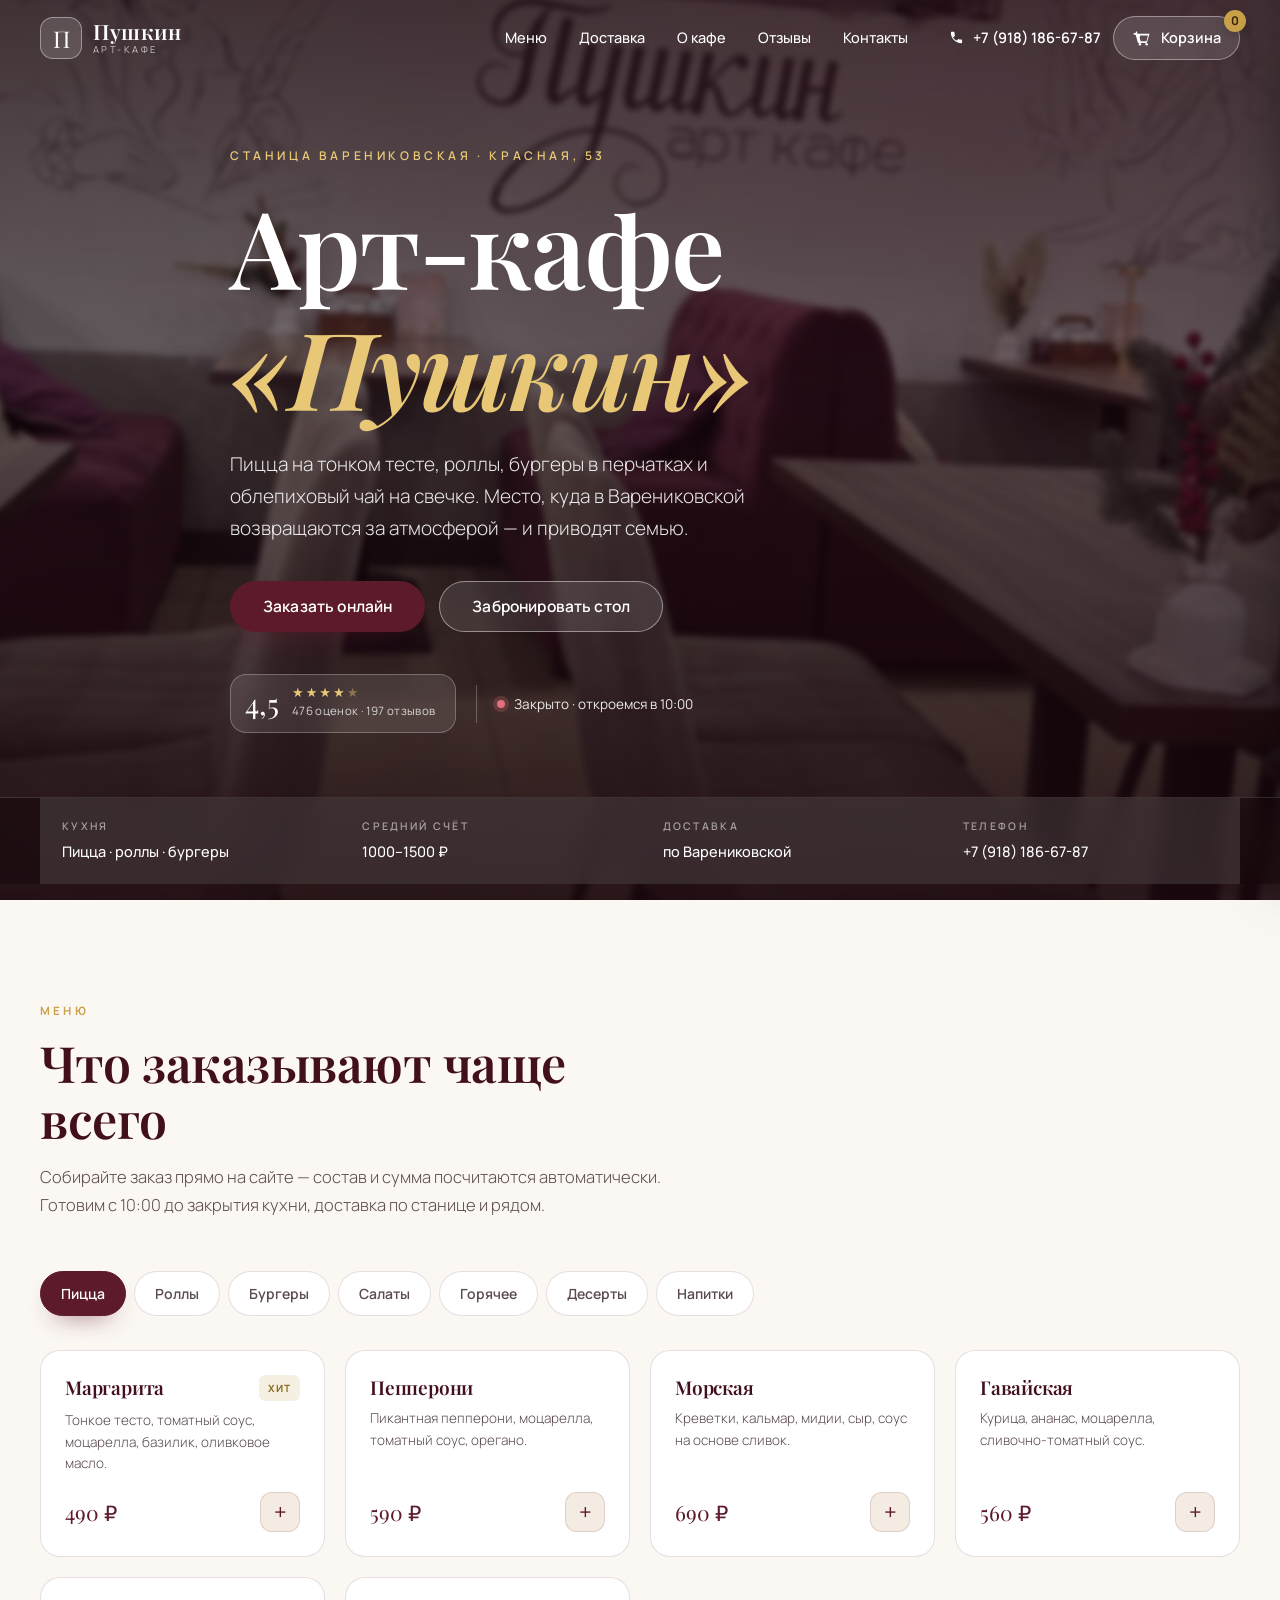
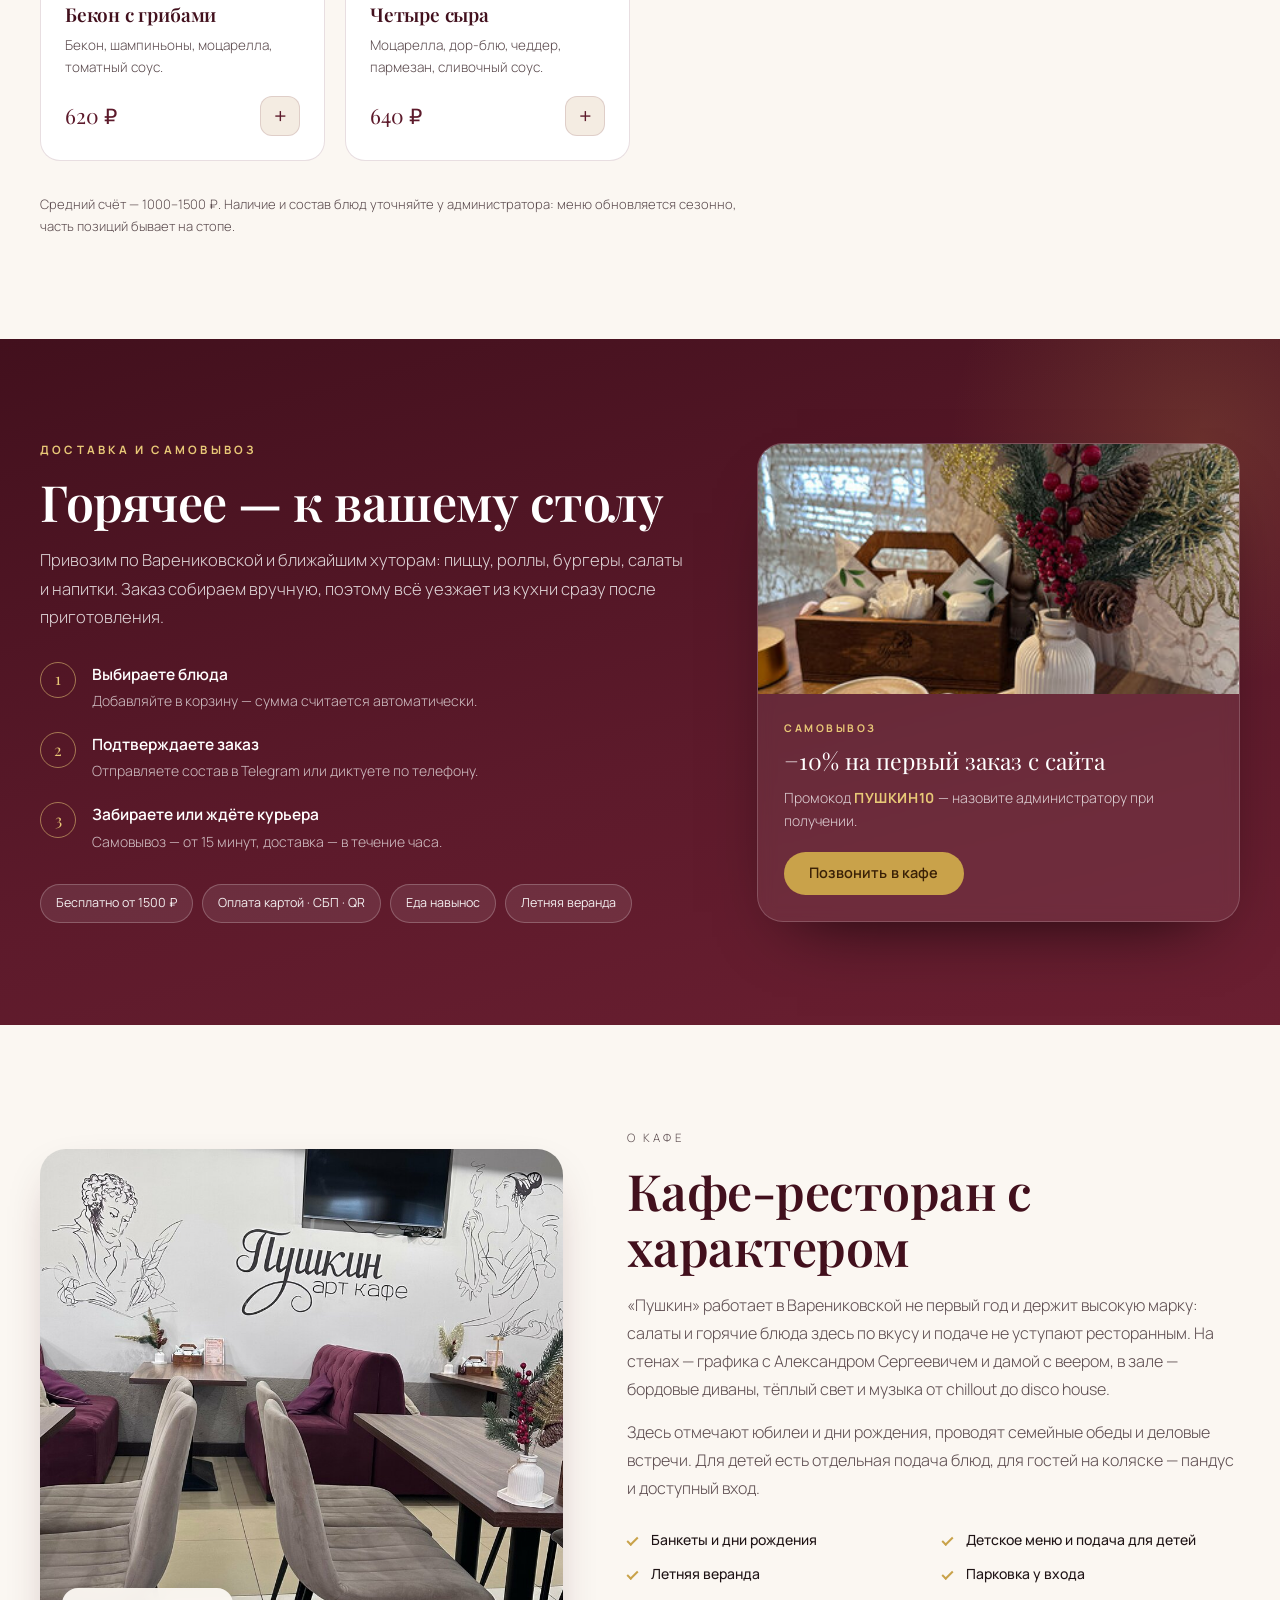
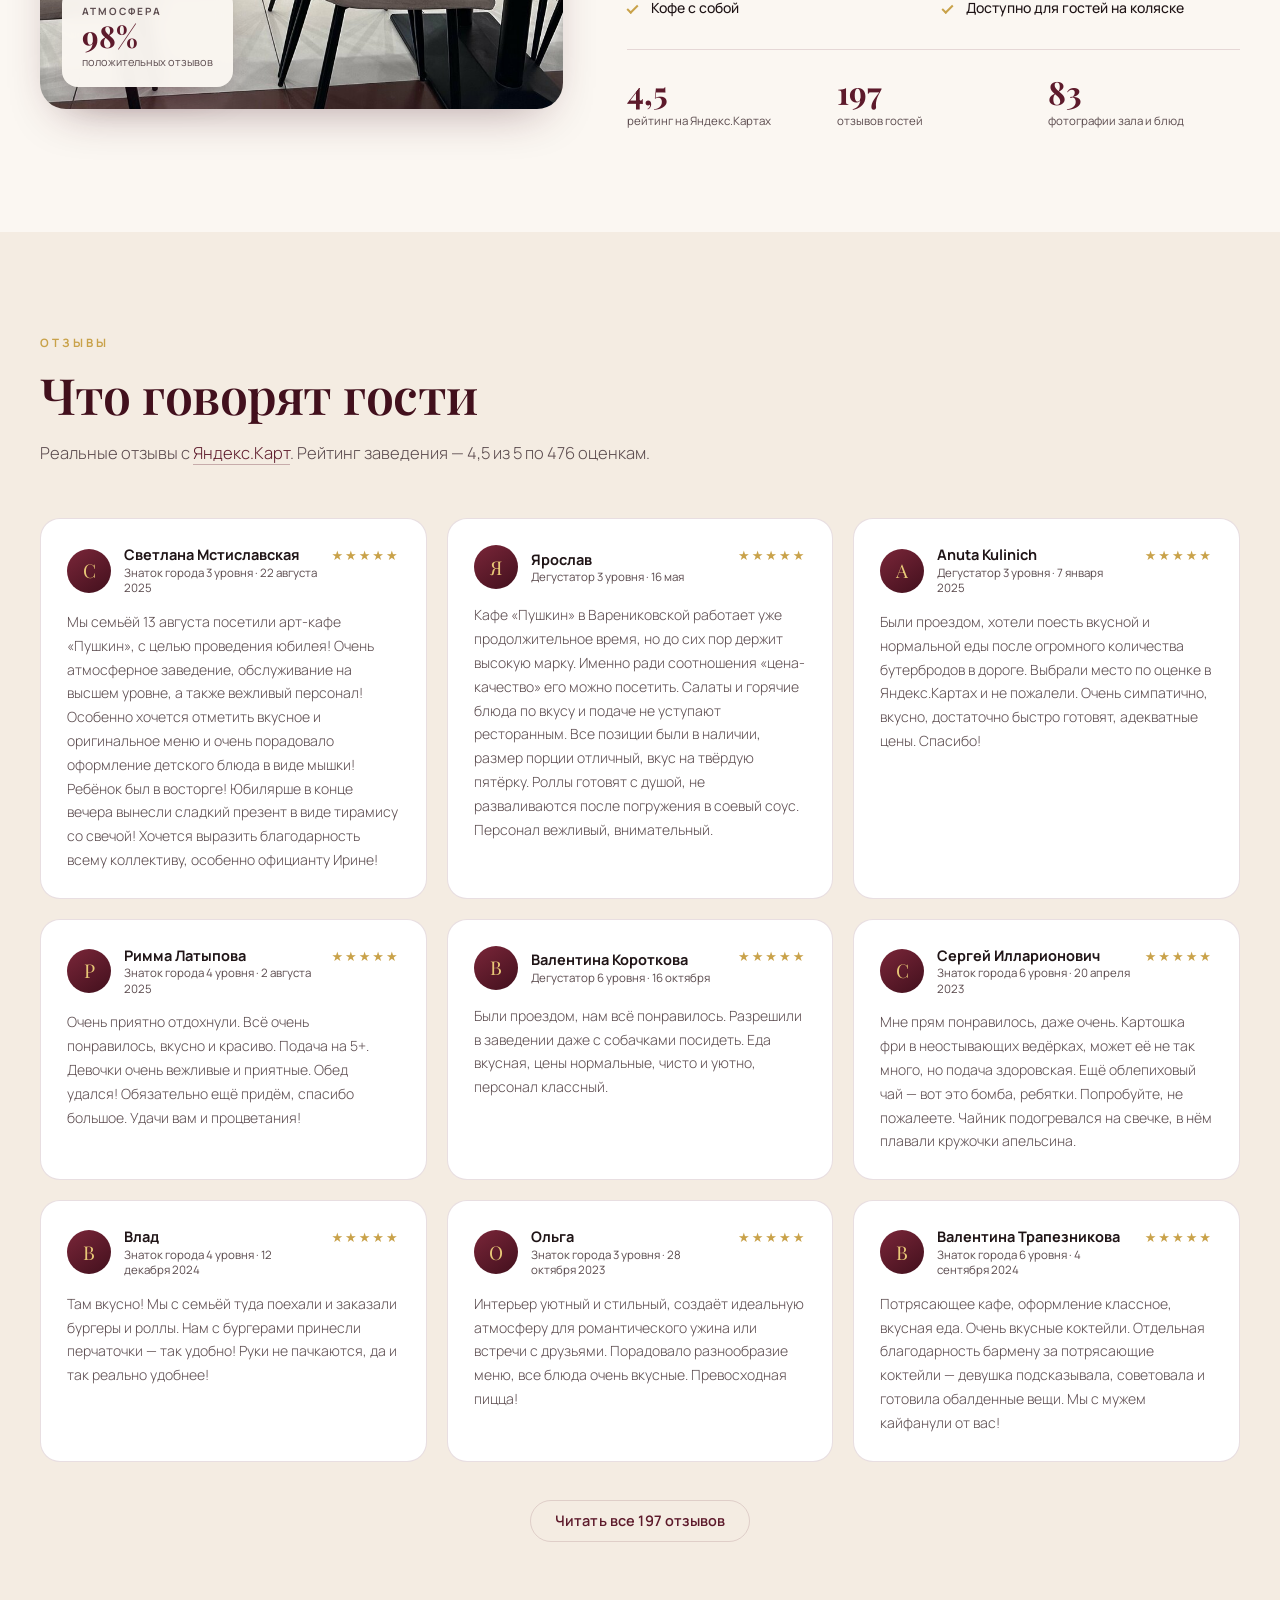
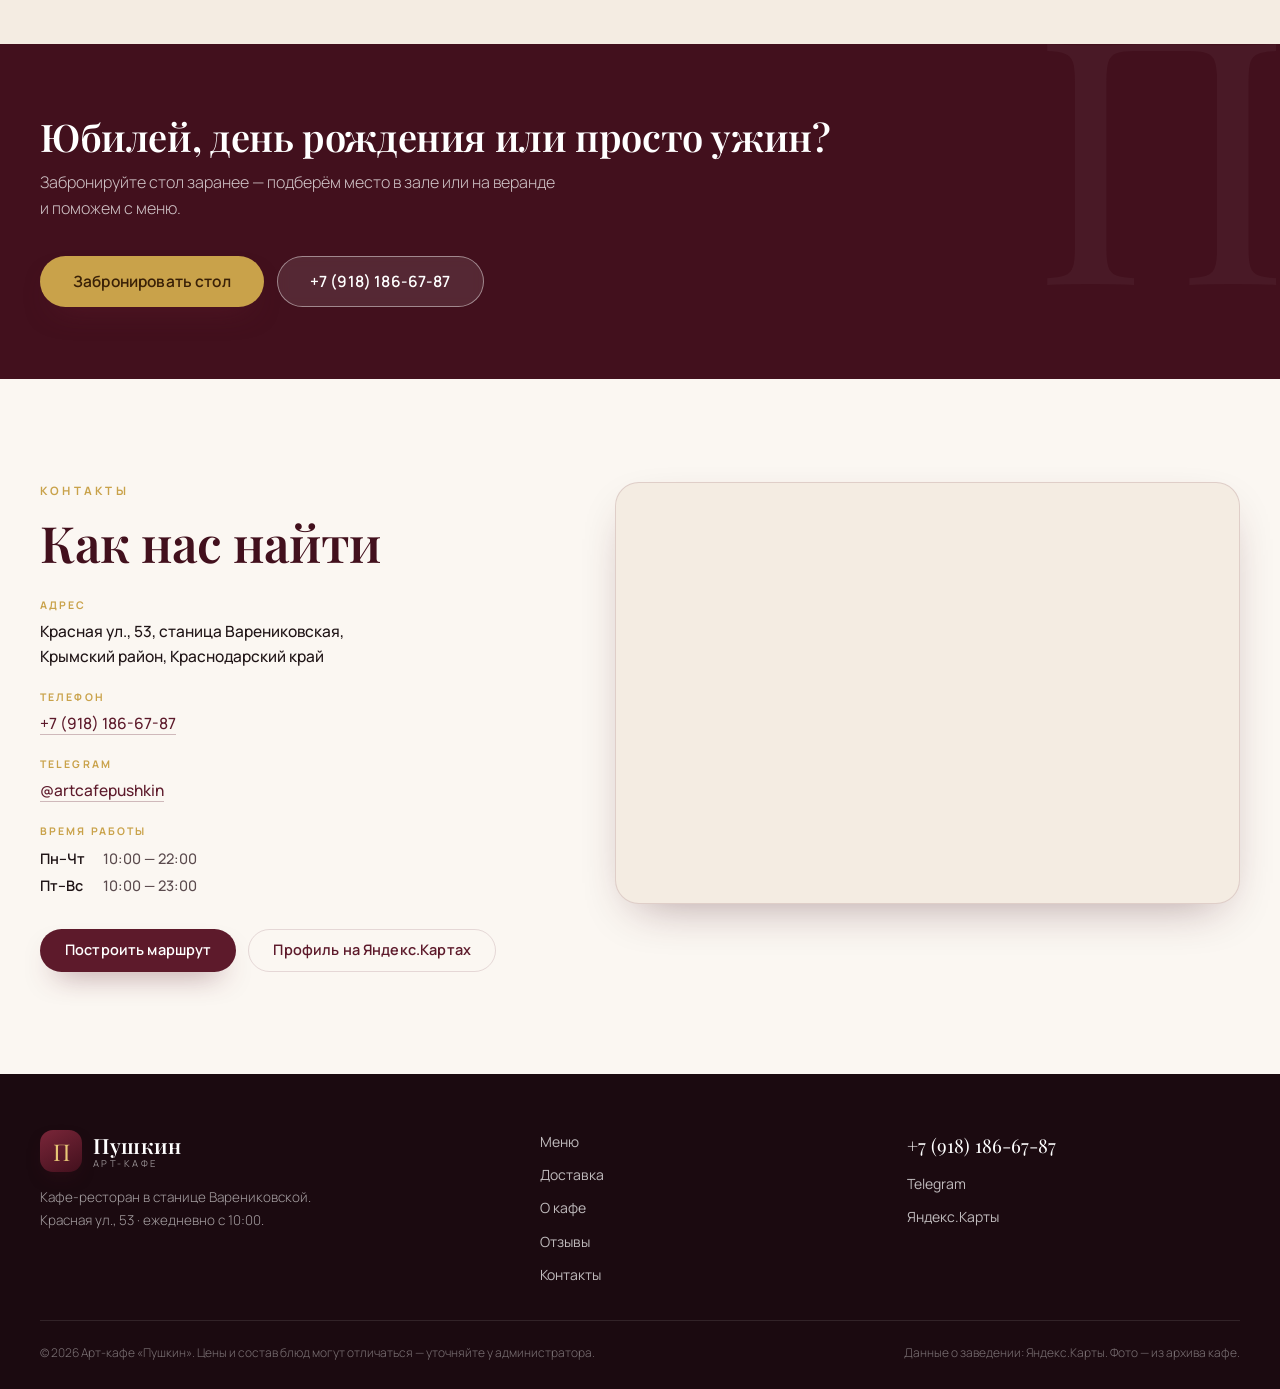
==== index.html @ 98a1a0d2 "Add files via upload" ====
<!DOCTYPE html>
<html lang="ru">
<head>
<meta charset="utf-8">
<meta name="viewport" content="width=device-width, initial-scale=1">
<title>Арт-кафе «Пушкин» — Варениковская · доставка и бронирование столов</title>
<meta name="description" content="Арт-кафе «Пушкин» в станице Варениковской: пицца, роллы, бургеры, домашние десерты и облепиховый чай. Рейтинг 4,5 на Яндекс.Картах. Онлайн-заказ, доставка и бронирование столов. Красная ул., 53 · +7 (918) 186-67-87">
<meta name="theme-color" content="#5d1a2b">
<link rel="icon" href="data:image/svg+xml,%3Csvg xmlns='http://www.w3.org/2000/svg' viewBox='0 0 64 64'%3E%3Crect width='64' height='64' rx='14' fill='%235d1a2b'/%3E%3Ctext x='32' y='45' font-family='Georgia,serif' font-size='38' fill='%23e8c877' text-anchor='middle'%3E%D0%9F%3C/text%3E%3C/svg%3E">
<link rel="preconnect" href="https://fonts.googleapis.com">
<link rel="preconnect" href="https://fonts.gstatic.com" crossorigin>
<link href="https://fonts.googleapis.com/css2?family=Playfair+Display:ital,wght@0,500;0,600;0,700;1,500&family=Manrope:wght@300;400;500;600;700&display=swap" rel="stylesheet">
<link rel="stylesheet" href="styles.css">
</head>
<body>

<header class="header" id="header">
  <div class="header__inner container">
    <a class="logo" href="#top" aria-label="Арт-кафе Пушкин — на главную">
      <span class="logo__mark">П</span>
      <span class="logo__text">
        <span class="logo__name">Пушкин</span>
        <span class="logo__sub">арт-кафе</span>
      </span>
    </a>

    <nav class="nav" id="nav" aria-label="Основная навигация">
      <a href="#menu">Меню</a>
      <a href="#delivery">Доставка</a>
      <a href="#about">О кафе</a>
      <a href="#reviews">Отзывы</a>
      <a href="#contacts">Контакты</a>
    </nav>

    <div class="header__actions">
      <a class="header__phone" href="tel:+79181866787">
        <svg viewBox="0 0 24 24" aria-hidden="true"><path d="M6.6 10.8c1.2 2.4 3.2 4.4 5.6 5.6l1.9-1.9c.3-.3.7-.4 1.1-.2 1.2.4 2.4.6 3.7.6.6 0 1 .4 1 1V19c0 .6-.4 1-1 1C10.6 20 4 13.4 4 5c0-.6.4-1 1-1h3.1c.6 0 1 .4 1 1 0 1.3.2 2.5.6 3.7.1.4 0 .8-.2 1.1l-1.9 1.9z"/></svg>
        <span>+7 (918) 186-67-87</span>
      </a>
      <button class="btn btn--cart" id="cartOpen" aria-label="Открыть корзину">
        <svg viewBox="0 0 24 24" aria-hidden="true"><path d="M7 4h-2l-.7 2H2v2h2.4l2.5 9.2c.1.5.6.8 1.1.8h8.9c.5 0 .9-.3 1.1-.8L21 7H6.6L6.2 5.5C6 4.7 5.5 4 4.6 4H7zm2.6 5h9.6l-1.9 7H10.4l-1.4-5.1c.2.1.4.1.6.1z"/><circle cx="9.5" cy="19.5" r="1.5"/><circle cx="17.5" cy="19.5" r="1.5"/></svg>
        <span class="btn--cart__label">Корзина</span>
        <span class="cart-badge" id="cartBadge" hidden>0</span>
      </button>
      <button class="burger" id="burger" aria-label="Меню" aria-expanded="false">
        <span></span><span></span><span></span>
      </button>
    </div>
  </div>
</header>

<section class="hero" id="top">
  <div class="hero__bg">
    <img src="assets/hall.jpg" alt="Зал арт-кафе «Пушкин»: бордовые диваны и роспись на стенах" fetchpriority="high">
  </div>
  <div class="hero__veil"></div>

  <div class="hero__inner container">
    <p class="hero__eyebrow reveal">станица Варениковская · Красная, 53</p>
    <h1 class="hero__title reveal">Арт-кафе<br><em>«Пушкин»</em></h1>
    <p class="hero__lead reveal">
      Пицца на тонком тесте, роллы, бургеры в перчатках и облепиховый чай на свечке.
      Место, куда в Варениковской возвращаются за атмосферой — и приводят семью.
    </p>

    <div class="hero__cta reveal">
      <a class="btn btn--primary btn--lg" href="#menu">Заказать онлайн</a>
      <button class="btn btn--ghost btn--lg" data-open-booking>Забронировать стол</button>
    </div>

    <div class="hero__rating reveal">
      <a class="rating-chip" href="https://yandex.ru/maps/org/pushkin/103252641300/reviews/" target="_blank" rel="noopener">
        <span class="rating-chip__value">4,5</span>
        <span class="rating-chip__body">
          <span class="stars" aria-label="Рейтинг 4,5 из 5">★★★★<i>★</i></span>
          <span class="rating-chip__meta">476 оценок · 197 отзывов</span>
        </span>
      </a>
      <span class="hero__divider" aria-hidden="true"></span>
      <p class="hero__status" id="openStatus">Открыто до 22:00</p>
    </div>
  </div>

  <div class="hero__facts">
    <div class="container hero__facts-inner">
      <div class="fact"><span class="fact__k">Кухня</span><span class="fact__v">Пицца · роллы · бургеры</span></div>
      <div class="fact"><span class="fact__k">Средний счёт</span><span class="fact__v">1000–1500 ₽</span></div>
      <div class="fact"><span class="fact__k">Доставка</span><span class="fact__v">по Варениковской</span></div>
      <div class="fact"><span class="fact__k">Телефон</span><a class="fact__v" href="tel:+79181866787">+7 (918) 186-67-87</a></div>
    </div>
  </div>
</section>

<!-- ================= MENU ================= -->
<section class="section section--menu" id="menu">
  <div class="container">
    <header class="section__head reveal">
      <p class="section__eyebrow">Меню</p>
      <h2 class="section__title">Что заказывают чаще всего</h2>
      <p class="section__lead">
        Собирайте заказ прямо на сайте — состав и сумма посчитаются автоматически.
        Готовим с 10:00 до закрытия кухни, доставка по станице и рядом.
      </p>
    </header>

    <div class="menu-tabs reveal" role="tablist" aria-label="Категории меню">
      <button class="menu-tab is-active" role="tab" aria-selected="true" data-cat="pizza">Пицца</button>
      <button class="menu-tab" role="tab" aria-selected="false" data-cat="rolls">Роллы</button>
      <button class="menu-tab" role="tab" aria-selected="false" data-cat="burgers">Бургеры</button>
      <button class="menu-tab" role="tab" aria-selected="false" data-cat="salads">Салаты</button>
      <button class="menu-tab" role="tab" aria-selected="false" data-cat="hot">Горячее</button>
      <button class="menu-tab" role="tab" aria-selected="false" data-cat="desserts">Десерты</button>
      <button class="menu-tab" role="tab" aria-selected="false" data-cat="drinks">Напитки</button>
    </div>

    <div class="menu-grid" id="menuGrid"></div>

    <p class="menu-note reveal">
      Средний счёт — 1000–1500 ₽. Наличие и состав блюд уточняйте у администратора:
      меню обновляется сезонно, часть позиций бывает на стопе.
    </p>
  </div>
</section>

<!-- ================= DELIVERY ================= -->
<section class="section section--delivery" id="delivery">
  <div class="container delivery">
    <div class="delivery__text reveal">
      <p class="section__eyebrow section__eyebrow--light">Доставка и самовывоз</p>
      <h2 class="section__title section__title--light">Горячее — к вашему столу</h2>
      <p class="delivery__lead">
        Привозим по Варениковской и ближайшим хуторам: пиццу, роллы, бургеры, салаты и напитки.
        Заказ собираем вручную, поэтому всё уезжает из кухни сразу после приготовления.
      </p>

      <ol class="steps">
        <li><span class="steps__n">1</span><div><b>Выбираете блюда</b><p>Добавляйте в корзину — сумма считается автоматически.</p></div></li>
        <li><span class="steps__n">2</span><div><b>Подтверждаете заказ</b><p>Отправляете состав в Telegram или диктуете по телефону.</p></div></li>
        <li><span class="steps__n">3</span><div><b>Забираете или ждёте курьера</b><p>Самовывоз — от 15 минут, доставка — в течение часа.</p></div></li>
      </ol>

      <div class="delivery__badges">
        <span class="pill">Бесплатно от 1500 ₽</span>
        <span class="pill">Оплата картой · СБП · QR</span>
        <span class="pill">Еда навынос</span>
        <span class="pill">Летняя веранда</span>
      </div>
    </div>

    <div class="delivery__card reveal">
      <img src="assets/coffee.jpg" alt="Капучино с рисунком на молоке и декор на столике арт-кафе «Пушкин»" loading="lazy">
      <div class="delivery__card-body">
        <p class="delivery__card-kicker">Самовывоз</p>
        <p class="delivery__card-title">−10% на первый заказ с сайта</p>
        <p class="delivery__card-text">Промокод <b>ПУШКИН10</b> — назовите администратору при получении.</p>
        <a class="btn btn--primary" href="tel:+79181866787">Позвонить в кафе</a>
      </div>
    </div>
  </div>
</section>

<!-- ================= ABOUT ================= -->
<section class="section" id="about">
  <div class="container about">
    <div class="about__media reveal">
      <img src="assets/hall.jpg" alt="Интерьер арт-кафе «Пушкин»: роспись с Пушкиным и дамой на белой стене" loading="lazy">
      <div class="about__media-note">
        <span>Атмосфера</span>
        <b>98%</b>
        <small>положительных отзывов</small>
      </div>
    </div>

    <div class="about__text reveal">
      <p class="section__eyebrow">О кафе</p>
      <h2 class="section__title">Кафе-ресторан с характером</h2>
      <p>
        «Пушкин» работает в Варениковской не первый год и держит высокую марку:
        салаты и горячие блюда здесь по вкусу и подаче не уступают ресторанным.
        На стенах — графика с Александром Сергеевичем и дамой с веером, в зале —
        бордовые диваны, тёплый свет и музыка от chillout до disco house.
      </p>
      <p>
        Здесь отмечают юбилеи и дни рождения, проводят семейные обеды и деловые встречи.
        Для детей есть отдельная подача блюд, для гостей на коляске — пандус и доступный вход.
      </p>

      <ul class="about__features">
        <li>Банкеты и дни рождения</li>
        <li>Детское меню и подача для детей</li>
        <li>Летняя веранда</li>
        <li>Парковка у входа</li>
        <li>Кофе с собой</li>
        <li>Доступно для гостей на коляске</li>
      </ul>

      <div class="about__stats">
        <div><b>4,5</b><span>рейтинг на Яндекс.Картах</span></div>
        <div><b>197</b><span>отзывов гостей</span></div>
        <div><b>83</b><span>фотографии зала и блюд</span></div>
      </div>
    </div>
  </div>
</section>

<!-- ================= REVIEWS ================= -->
<section class="section section--reviews" id="reviews">
  <div class="container">
    <header class="section__head reveal">
      <p class="section__eyebrow">Отзывы</p>
      <h2 class="section__title">Что говорят гости</h2>
      <p class="section__lead">
        Реальные отзывы с
        <a href="https://yandex.ru/maps/org/pushkin/103252641300/reviews/" target="_blank" rel="noopener">Яндекс.Карт</a>.
        Рейтинг заведения — 4,5 из 5 по 476 оценкам.
      </p>
    </header>

    <div class="reviews" id="reviewsGrid"></div>

    <div class="reviews__more reveal">
      <a class="btn btn--outline" href="https://yandex.ru/maps/org/pushkin/103252641300/reviews/" target="_blank" rel="noopener">
        Читать все 197 отзывов
      </a>
    </div>
  </div>
</section>

<!-- ================= BOOKING CTA ================= -->
<section class="booking-cta">
  <div class="container booking-cta__inner reveal">
    <div>
      <h2>Юбилей, день рождения или просто ужин?</h2>
      <p>Забронируйте стол заранее — подберём место в зале или на веранде и поможем с меню.</p>
    </div>
    <div class="booking-cta__actions">
      <button class="btn btn--primary btn--lg" data-open-booking>Забронировать стол</button>
      <a class="btn btn--ghost btn--lg" href="tel:+79181866787">+7 (918) 186-67-87</a>
    </div>
  </div>
</section>

<!-- ================= CONTACTS ================= -->
<section class="section" id="contacts">
  <div class="container contacts">
    <div class="contacts__info reveal">
      <p class="section__eyebrow">Контакты</p>
      <h2 class="section__title">Как нас найти</h2>

      <dl class="contacts__list">
        <div>
          <dt>Адрес</dt>
          <dd>Красная ул., 53, станица Варениковская,<br>Крымский район, Краснодарский край</dd>
        </div>
        <div>
          <dt>Телефон</dt>
          <dd><a href="tel:+79181866787">+7 (918) 186-67-87</a></dd>
        </div>
        <div>
          <dt>Telegram</dt>
          <dd><a href="https://t.me/artcafepushkin" target="_blank" rel="noopener">@artcafepushkin</a></dd>
        </div>
        <div>
          <dt>Время работы</dt>
          <dd>
            <table class="hours">
              <tr><th>Пн–Чт</th><td>10:00 — 22:00</td></tr>
              <tr><th>Пт–Вс</th><td>10:00 — 23:00</td></tr>
            </table>
          </dd>
        </div>
      </dl>

      <div class="contacts__actions">
        <a class="btn btn--primary" href="https://yandex.ru/maps/?rtext=~45.124471,37.641807&amp;rtt=auto" target="_blank" rel="noopener">Построить маршрут</a>
        <a class="btn btn--outline" href="https://yandex.ru/maps/org/pushkin/103252641300/" target="_blank" rel="noopener">Профиль на Яндекс.Картах</a>
      </div>
    </div>

    <div class="contacts__map reveal">
      <iframe
        title="Арт-кафе «Пушкин» на карте — Красная 53, станица Варениковская"
        src="https://yandex.ru/map-widget/v1/?ll=37.641807%2C45.124471&amp;z=17&amp;pt=37.641807,45.124471,pm2rdm"
        loading="lazy" allowfullscreen></iframe>
    </div>
  </div>
</section>

<!-- ================= FOOTER ================= -->
<footer class="footer">
  <div class="container footer__inner">
    <div class="footer__brand">
      <a class="logo logo--footer" href="#top">
        <span class="logo__mark">П</span>
        <span class="logo__text"><span class="logo__name">Пушкин</span><span class="logo__sub">арт-кафе</span></span>
      </a>
      <p>Кафе-ресторан в станице Варениковской.<br>Красная ул., 53 · ежедневно с 10:00.</p>
    </div>
    <nav class="footer__nav" aria-label="Навигация в подвале">
      <a href="#menu">Меню</a>
      <a href="#delivery">Доставка</a>
      <a href="#about">О кафе</a>
      <a href="#reviews">Отзывы</a>
      <a href="#contacts">Контакты</a>
    </nav>
    <div class="footer__contacts">
      <a href="tel:+79181866787">+7 (918) 186-67-87</a>
      <a href="https://t.me/artcafepushkin" target="_blank" rel="noopener">Telegram</a>
      <a href="https://yandex.ru/maps/org/pushkin/103252641300/" target="_blank" rel="noopener">Яндекс.Карты</a>
    </div>
  </div>
  <div class="container footer__legal">
    <p>© <span id="year">2026</span> Арт-кафе «Пушкин». Цены и состав блюд могут отличаться — уточняйте у администратора.</p>
    <p>Данные о заведении: Яндекс.Карты. Фото — из архива кафе.</p>
  </div>
</footer>

<!-- ================= CART DRAWER ================= -->
<div class="drawer" id="cartDrawer" aria-hidden="true">
  <div class="drawer__overlay" data-close-cart></div>
  <aside class="drawer__panel" role="dialog" aria-modal="true" aria-labelledby="cartTitle">
    <header class="drawer__head">
      <h3 id="cartTitle">Ваш заказ</h3>
      <button class="icon-btn" data-close-cart aria-label="Закрыть корзину">✕</button>
    </header>
    <div class="drawer__body" id="cartBody"></div>
    <footer class="drawer__foot" id="cartFoot" hidden>
      <div class="drawer__row"><span>Блюда</span><b id="cartSubtotal">0 ₽</b></div>
      <div class="drawer__row"><span>Доставка</span><b id="cartDelivery">—</b></div>
      <div class="drawer__row drawer__row--total"><span>Итого</span><b id="cartTotal">0 ₽</b></div>
      <button class="btn btn--primary btn--block" id="checkoutBtn">Оформить заказ</button>
      <p class="drawer__hint">Заказ подтвердит администратор по телефону или в Telegram.</p>
    </footer>
  </aside>
</div>

<!-- ================= CHECKOUT MODAL ================= -->
<div class="modal" id="checkoutModal" aria-hidden="true">
  <div class="modal__overlay" data-close-modal></div>
  <div class="modal__panel" role="dialog" aria-modal="true" aria-labelledby="checkoutTitle">
    <button class="icon-btn modal__close" data-close-modal aria-label="Закрыть">✕</button>
    <h3 id="checkoutTitle">Оформление заказа</h3>
    <p class="modal__lead">Проверьте состав и выберите, как передать заказ.</p>
    <pre class="order-text" id="orderText"></pre>
    <div class="modal__actions">
      <a class="btn btn--primary" id="sendTelegram" target="_blank" rel="noopener">Отправить в Telegram</a>
      <a class="btn btn--outline" href="tel:+79181866787">Позвонить</a>
      <button class="btn btn--ghost" id="copyOrder" type="button">Скопировать заказ</button>
    </div>
  </div>
</div>

<!-- ================= BOOKING MODAL ================= -->
<div class="modal" id="bookingModal" aria-hidden="true">
  <div class="modal__overlay" data-close-modal></div>
  <div class="modal__panel modal__panel--wide" role="dialog" aria-modal="true" aria-labelledby="bookingTitle">
    <button class="icon-btn modal__close" data-close-modal aria-label="Закрыть">✕</button>
    <h3 id="bookingTitle">Бронирование стола</h3>
    <p class="modal__lead">Оставьте заявку — администратор перезвонит и подтвердит бронь.</p>

    <form class="form" id="bookingForm">
      <label class="field">
        <span>Имя</span>
        <input type="text" name="name" required placeholder="Как к вам обращаться">
      </label>
      <label class="field">
        <span>Телефон</span>
        <input type="tel" name="phone" required placeholder="+7 (___) ___-__-__">
      </label>
      <div class="field-row">
        <label class="field">
          <span>Дата</span>
          <input type="date" name="date" required>
        </label>
        <label class="field">
          <span>Время</span>
          <input type="time" name="time" required value="19:00">
        </label>
      </div>
      <div class="field-row">
        <label class="field">
          <span>Гостей</span>
          <select name="guests">
            <option>1–2</option>
            <option selected>3–4</option>
            <option>5–6</option>
            <option>7–10</option>
            <option>больше 10 (банкет)</option>
          </select>
        </label>
        <label class="field">
          <span>Повод</span>
          <select name="reason">
            <option>Просто ужин</option>
            <option>День рождения</option>
            <option>Юбилей</option>
            <option>Семейный обед</option>
            <option>Деловая встреча</option>
          </select>
        </label>
      </div>
      <label class="field">
        <span>Пожелания</span>
        <textarea name="comment" rows="3" placeholder="Стол у окна, детское место, торт со свечой…"></textarea>
      </label>
      <button class="btn btn--primary btn--block" type="submit">Отправить заявку</button>
      <p class="form__note">
        Заявка откроется в Telegram или будет передана по телефону
        <a href="tel:+79181866787">+7 (918) 186-67-87</a>.
      </p>
    </form>
  </div>
</div>

<script src="script.js"></script>
</body>
</html>
---- styles.css ----
:root{
  --wine:#5d1a2b;
  --wine-deep:#42101d;
  --wine-soft:#7a2639;
  --gold:#c9a24a;
  --gold-light:#e8c877;
  --cream:#fbf7f2;
  --cream-2:#f4ece2;
  --ink:#1f1416;
  --ink-soft:#5b4b4e;
  --line:rgba(93,26,43,.14);
  --shadow:0 18px 50px -22px rgba(66,16,29,.45);
  --radius:20px;
  --serif:"Playfair Display",Georgia,"Times New Roman",serif;
  --sans:"Manrope","Segoe UI",system-ui,-apple-system,sans-serif;
  --ease:cubic-bezier(.22,.61,.36,1);
}

*,*::before,*::after{box-sizing:border-box}
html{scroll-behavior:smooth;-webkit-text-size-adjust:100%}
body{
  margin:0;font-family:var(--sans);color:var(--ink);background:var(--cream);
  font-size:16px;line-height:1.65;font-weight:400;overflow-x:hidden;
}
img{max-width:100%;display:block}
a{color:inherit;text-decoration:none}
button{font:inherit;color:inherit;cursor:pointer}
h1,h2,h3{font-family:var(--serif);font-weight:600;line-height:1.12;margin:0;letter-spacing:-.01em}
p{margin:0}
ul,ol{margin:0;padding:0;list-style:none}
.container{width:min(1200px,100% - 48px);margin-inline:auto}
svg{width:20px;height:20px;fill:currentColor}

/* ---------- buttons ---------- */
.btn{
  display:inline-flex;align-items:center;justify-content:center;gap:9px;
  padding:13px 24px;border-radius:999px;border:1px solid transparent;
  font-weight:600;font-size:14.5px;letter-spacing:.01em;line-height:1;
  transition:transform .25s var(--ease),background .25s,color .25s,border-color .25s,box-shadow .25s;
  white-space:nowrap;
}
.btn--lg{padding:17px 32px;font-size:15.5px}
.btn--block{width:100%}
.btn--primary{background:var(--wine);color:#fff;box-shadow:0 14px 30px -16px rgba(93,26,43,.8)}
.btn--primary:hover{background:var(--wine-deep);transform:translateY(-2px);box-shadow:0 20px 38px -18px rgba(93,26,43,.9)}
.btn--ghost{background:rgba(255,255,255,.1);color:#fff;border-color:rgba(255,255,255,.45);backdrop-filter:blur(6px)}
.btn--ghost:hover{background:rgba(255,255,255,.2);transform:translateY(-2px)}
.btn--outline{background:transparent;border-color:var(--line);color:var(--wine)}
.btn--outline:hover{border-color:var(--wine);background:rgba(93,26,43,.05);transform:translateY(-2px)}
.btn--cart{position:relative;background:#fff;border:1px solid var(--line);color:var(--wine);padding:11px 18px}
.btn--cart:hover{border-color:var(--wine);transform:translateY(-1px)}
.cart-badge{
  position:absolute;top:-7px;right:-7px;min-width:22px;height:22px;border-radius:999px;
  background:var(--gold);color:#3a2107;font-size:12px;font-weight:700;
  display:grid;place-items:center;padding:0 6px;box-shadow:0 4px 10px rgba(0,0,0,.18);
}

/* ---------- header ---------- */
.header{
  position:fixed;inset:0 0 auto;z-index:60;padding:16px 0;
  transition:background .35s,box-shadow .35s,padding .35s,backdrop-filter .35s;
}
.header.is-stuck{
  background:rgba(251,247,242,.94);backdrop-filter:blur(14px);
  box-shadow:0 10px 30px -22px rgba(66,16,29,.6);padding:9px 0;
}
.header__inner{display:flex;align-items:center;gap:26px}
.logo{display:flex;align-items:center;gap:11px;flex-shrink:0}
.logo__mark{
  width:42px;height:42px;border-radius:13px;display:grid;place-items:center;
  background:linear-gradient(150deg,var(--wine-soft),var(--wine-deep));
  color:var(--gold-light);font-family:var(--serif);font-size:23px;line-height:1;
  box-shadow:0 8px 20px -10px rgba(66,16,29,.8);
}
.logo__text{display:flex;flex-direction:column;line-height:1}
.logo__name{font-family:var(--serif);font-size:21px;font-weight:600;color:var(--wine);letter-spacing:.01em}
.logo__sub{font-size:9.5px;letter-spacing:.26em;text-transform:uppercase;color:var(--ink-soft);margin-top:3px}
.nav{display:flex;gap:4px;margin-left:auto}
.nav a{
  padding:9px 14px;border-radius:999px;font-size:14.5px;font-weight:500;color:var(--ink);
  transition:background .2s,color .2s;
}
.nav a:hover{background:rgba(93,26,43,.08);color:var(--wine)}
.header__actions{display:flex;align-items:center;gap:12px;margin-left:auto}
.nav + .header__actions{margin-left:0}
.header__phone{display:flex;align-items:center;gap:8px;font-weight:600;font-size:14.5px;color:var(--wine)}
.header__phone svg{width:17px;height:17px}
.header__phone:hover{color:var(--wine-deep)}
.burger{display:none;width:44px;height:44px;border:1px solid var(--line);border-radius:12px;background:#fff;flex-direction:column;gap:5px;align-items:center;justify-content:center}
.burger span{width:19px;height:2px;background:var(--wine);border-radius:2px;transition:transform .3s,opacity .3s}
.burger[aria-expanded="true"] span:nth-child(1){transform:translateY(7px) rotate(45deg)}
.burger[aria-expanded="true"] span:nth-child(2){opacity:0}
.burger[aria-expanded="true"] span:nth-child(3){transform:translateY(-7px) rotate(-45deg)}

/* header over hero: light text */
.header:not(.is-stuck) .logo__name,
.header:not(.is-stuck) .nav a,
.header:not(.is-stuck) .header__phone{color:#fff}
.header:not(.is-stuck) .logo__sub{color:rgba(255,255,255,.72)}
.header:not(.is-stuck) .logo__mark{background:rgba(255,255,255,.14);border:1px solid rgba(255,255,255,.4);box-shadow:none;color:#fff}
.header:not(.is-stuck) .nav a:hover{background:rgba(255,255,255,.16);color:#fff}
.header:not(.is-stuck) .btn--cart{background:rgba(255,255,255,.13);border-color:rgba(255,255,255,.4);color:#fff;backdrop-filter:blur(8px)}
.header:not(.is-stuck) .burger{background:rgba(255,255,255,.13);border-color:rgba(255,255,255,.4)}
.header:not(.is-stuck) .burger span{background:#fff}

/* ---------- hero ---------- */
.hero{position:relative;min-height:100svh;display:flex;flex-direction:column;justify-content:center;overflow:hidden;padding:130px 0 0}
.hero__bg{position:absolute;inset:0;z-index:0}
.hero__bg img{width:100%;height:100%;object-fit:cover;object-position:center 45%;transform:scale(1.06);filter:blur(3px) brightness(.72) saturate(1.05);animation:heroZoom 18s var(--ease) forwards}
@keyframes heroZoom{to{transform:scale(1.02)}}
.hero__veil{
  position:absolute;inset:0;z-index:1;
  background:
    radial-gradient(120% 90% at 78% 18%,rgba(66,16,29,.18),transparent 62%),
    linear-gradient(180deg,rgba(28,8,14,.72) 0%,rgba(28,8,14,.42) 38%,rgba(28,8,14,.66) 74%,rgba(28,8,14,.88) 100%);
}
.hero__inner{position:relative;z-index:2;color:#fff;padding-bottom:64px;max-width:820px}
.hero__eyebrow{
  font-size:12px;letter-spacing:.3em;text-transform:uppercase;font-weight:600;
  color:var(--gold-light);margin-bottom:20px;
}
.hero__title{font-size:clamp(46px,8.4vw,108px);letter-spacing:-.02em;margin-bottom:22px}
.hero__title em{font-style:italic;color:var(--gold-light)}
.hero__lead{font-size:clamp(15.5px,1.7vw,19px);color:rgba(255,255,255,.9);max-width:600px;line-height:1.68;font-weight:300}
.hero__cta{display:flex;flex-wrap:wrap;gap:14px;margin-top:36px}
.hero__rating{display:flex;align-items:center;gap:20px;margin-top:42px;flex-wrap:wrap}
.rating-chip{
  display:flex;align-items:center;gap:13px;padding:11px 20px 11px 14px;border-radius:16px;
  background:rgba(255,255,255,.1);border:1px solid rgba(255,255,255,.26);backdrop-filter:blur(10px);
  transition:background .25s,transform .25s;
}
.rating-chip:hover{background:rgba(255,255,255,.18);transform:translateY(-2px)}
.rating-chip__value{font-family:var(--serif);font-size:29px;line-height:1;color:#fff}
.rating-chip__body{display:flex;flex-direction:column;gap:3px}
.stars{color:var(--gold-light);font-size:13px;letter-spacing:2px;line-height:1}
.stars i{opacity:.42;font-style:normal}
.rating-chip__meta{font-size:11.5px;color:rgba(255,255,255,.78);letter-spacing:.03em}
.hero__divider{width:1px;height:38px;background:rgba(255,255,255,.25)}
.hero__status{font-size:13.5px;color:rgba(255,255,255,.9);display:flex;align-items:center;gap:9px}
.hero__status::before{content:"";width:8px;height:8px;border-radius:50%;background:#57d68a;box-shadow:0 0 0 4px rgba(87,214,138,.22)}
.hero__status.is-closed::before{background:#e4707c;box-shadow:0 0 0 4px rgba(228,112,124,.22)}

.hero__facts{position:relative;z-index:2;background:rgba(20,6,11,.5);backdrop-filter:blur(12px);border-top:1px solid rgba(255,255,255,.14)}
.hero__facts-inner{display:grid;grid-template-columns:repeat(4,1fr);gap:1px;background:rgba(255,255,255,.12)}
.fact{display:flex;flex-direction:column;gap:4px;padding:20px 22px}
.fact__k{font-size:10.5px;letter-spacing:.22em;text-transform:uppercase;color:rgba(255,255,255,.55);font-weight:600}
.fact__v{font-size:14.5px;color:#fff;font-weight:500}

/* ---------- sections ---------- */
.section{padding:clamp(64px,8vw,116px) 0}
.section__head{max-width:660px;margin-bottom:clamp(32px,4vw,52px)}
.section__eyebrow{
  font-size:11.5px;letter-spacing:.28em;text-transform:uppercase;font-weight:700;
  color:var(--gold);margin-bottom:14px;
}
.section__eyebrow--light{color:var(--gold-light)}
.section__title{font-size:clamp(30px,4.2vw,50px);margin-bottom:16px;color:var(--wine-deep)}
.section__title--light{color:#fff}
.section__lead{color:var(--ink-soft);font-size:16.5px;line-height:1.7;font-weight:300}
.section__lead a{color:var(--wine);border-bottom:1px solid rgba(93,26,43,.3)}

/* ---------- menu ---------- */
.menu-tabs{display:flex;gap:8px;flex-wrap:wrap;margin-bottom:34px}
.menu-tab{
  padding:10px 20px;border-radius:999px;background:#fff;border:1px solid var(--line);
  font-size:14px;font-weight:600;color:var(--ink-soft);transition:all .22s var(--ease);
}
.menu-tab:hover{border-color:var(--wine);color:var(--wine)}
.menu-tab.is-active{background:var(--wine);border-color:var(--wine);color:#fff;box-shadow:0 12px 26px -16px rgba(93,26,43,.9)}
.menu-grid{display:grid;grid-template-columns:repeat(auto-fill,minmax(268px,1fr));gap:20px}
.dish{
  background:#fff;border:1px solid var(--line);border-radius:var(--radius);padding:24px;
  display:flex;flex-direction:column;gap:9px;position:relative;overflow:hidden;
  transition:transform .3s var(--ease),box-shadow .3s,border-color .3s;
  animation:dishIn .45s var(--ease) both;
}
@keyframes dishIn{from{opacity:0;transform:translateY(14px)}to{opacity:1;transform:none}}
.dish:hover{transform:translateY(-4px);box-shadow:var(--shadow);border-color:rgba(93,26,43,.26)}
.dish__top{display:flex;align-items:flex-start;justify-content:space-between;gap:12px}
.dish__name{font-family:var(--serif);font-size:19px;font-weight:600;color:var(--wine-deep);line-height:1.28}
.dish__tag{
  font-size:10px;font-weight:700;letter-spacing:.1em;text-transform:uppercase;
  padding:5px 9px;border-radius:6px;background:rgba(201,162,74,.16);color:#8a6a1c;white-space:nowrap;
}
.dish__desc{font-size:13.5px;color:var(--ink-soft);line-height:1.6;font-weight:300;flex:1}
.dish__bottom{display:flex;align-items:center;justify-content:space-between;gap:12px;margin-top:8px}
.dish__price{font-family:var(--serif);font-size:21px;color:var(--wine)}
.dish__add{
  width:40px;height:40px;border-radius:12px;border:1px solid var(--line);background:var(--cream-2);
  color:var(--wine);display:grid;place-items:center;font-size:22px;line-height:1;
  transition:all .22s var(--ease);
}
.dish__add:hover{background:var(--wine);color:#fff;border-color:var(--wine);transform:rotate(90deg)}
.dish__add.is-added{background:var(--wine);color:#fff;border-color:var(--wine)}
.menu-note{margin-top:32px;font-size:13px;color:var(--ink-soft);max-width:720px;line-height:1.7;font-weight:300}


/* ---------- delivery ---------- */
.section--delivery{background:linear-gradient(165deg,var(--wine-deep),var(--wine) 58%,#6b1f31);color:#fff;position:relative;overflow:hidden}
.section--delivery::after{
  content:"";position:absolute;width:520px;height:520px;border-radius:50%;
  right:-180px;top:-160px;background:radial-gradient(circle,rgba(201,162,74,.18),transparent 68%);
}
.delivery{display:grid;grid-template-columns:1.15fr .85fr;gap:clamp(32px,5vw,72px);align-items:center;position:relative;z-index:1}
.delivery__lead{color:rgba(255,255,255,.82);font-size:16.5px;line-height:1.72;font-weight:300;margin-bottom:30px}
.steps{display:flex;flex-direction:column;gap:20px;margin-bottom:32px}
.steps li{display:flex;gap:16px;align-items:flex-start}
.steps__n{
  width:36px;height:36px;flex-shrink:0;border-radius:50%;display:grid;place-items:center;
  border:1px solid rgba(232,200,119,.55);color:var(--gold-light);
  font-family:var(--serif);font-size:16px;
}
.steps b{display:block;font-size:15.5px;font-weight:600;margin-bottom:3px}
.steps p{font-size:14px;color:rgba(255,255,255,.72);font-weight:300;line-height:1.55}
.delivery__badges{display:flex;flex-wrap:wrap;gap:9px}
.pill{
  font-size:12.5px;padding:8px 15px;border-radius:999px;
  background:rgba(255,255,255,.09);border:1px solid rgba(255,255,255,.22);color:rgba(255,255,255,.92);
}
.delivery__card{background:rgba(255,255,255,.07);border:1px solid rgba(255,255,255,.18);border-radius:26px;overflow:hidden;backdrop-filter:blur(8px);box-shadow:0 30px 70px -40px rgba(0,0,0,.9)}
.delivery__card img{width:100%;height:250px;object-fit:cover}
.delivery__card-body{padding:26px}
.delivery__card-kicker{font-size:10.5px;letter-spacing:.24em;text-transform:uppercase;color:var(--gold-light);font-weight:700;margin-bottom:10px}
.delivery__card-title{font-family:var(--serif);font-size:23px;line-height:1.25;margin-bottom:10px}
.delivery__card-text{font-size:14px;color:rgba(255,255,255,.78);margin-bottom:20px;font-weight:300}
.delivery__card-text b{color:var(--gold-light);letter-spacing:.04em}
.delivery__card .btn--primary{background:var(--gold);color:#3a2107;box-shadow:none}
.delivery__card .btn--primary:hover{background:var(--gold-light)}

/* ---------- about ---------- */
.about{display:grid;grid-template-columns:.92fr 1.08fr;gap:clamp(32px,5vw,72px);align-items:center}
.about__media{position:relative}
.about__media img{border-radius:26px;width:100%;height:clamp(360px,46vw,560px);object-fit:cover;box-shadow:var(--shadow)}
.about__media-note{
  position:absolute;bottom:22px;left:22px;background:rgba(251,247,242,.96);backdrop-filter:blur(8px);
  border-radius:16px;padding:15px 20px;display:grid;gap:2px;box-shadow:0 16px 40px -24px rgba(66,16,29,.8);
}
.about__media-note span{font-size:10px;letter-spacing:.2em;text-transform:uppercase;color:var(--ink-soft);font-weight:700}
.about__media-note b{font-family:var(--serif);font-size:30px;color:var(--wine);line-height:1}
.about__media-note small{font-size:11px;color:var(--ink-soft)}
.about__text p{color:var(--ink-soft);font-weight:300;line-height:1.75;margin-bottom:15px}
.about__features{display:grid;grid-template-columns:repeat(2,1fr);gap:11px 18px;margin:26px 0 30px}
.about__features li{position:relative;padding-left:24px;font-size:14px;font-weight:500}
.about__features li::before{
  content:"";position:absolute;left:0;top:9px;width:11px;height:6px;
  border-left:2px solid var(--gold);border-bottom:2px solid var(--gold);transform:rotate(-45deg);
}
.about__stats{display:grid;grid-template-columns:repeat(3,1fr);gap:18px;border-top:1px solid var(--line);padding-top:24px}
.about__stats b{display:block;font-family:var(--serif);font-size:32px;color:var(--wine);line-height:1.1}
.about__stats span{font-size:11.5px;color:var(--ink-soft);line-height:1.4;display:block;margin-top:4px}

/* ---------- reviews ---------- */
.section--reviews{background:var(--cream-2)}
.reviews{display:grid;grid-template-columns:repeat(auto-fill,minmax(320px,1fr));gap:20px}
.review{
  background:#fff;border:1px solid var(--line);border-radius:var(--radius);padding:26px;
  display:flex;flex-direction:column;gap:14px;transition:transform .3s var(--ease),box-shadow .3s;
}
.review:hover{transform:translateY(-3px);box-shadow:var(--shadow)}
.review__head{display:flex;align-items:center;gap:13px}
.review__avatar{
  width:44px;height:44px;border-radius:50%;flex-shrink:0;display:grid;place-items:center;
  background:linear-gradient(145deg,var(--wine-soft),var(--wine-deep));
  color:var(--gold-light);font-family:var(--serif);font-size:19px;
}
.review__who{display:flex;flex-direction:column;line-height:1.35}
.review__name{font-weight:700;font-size:14.5px}
.review__meta{font-size:11.5px;color:var(--ink-soft)}
.review__stars{color:var(--gold);font-size:13px;letter-spacing:2px;margin-left:auto;align-self:flex-start}
.review__text{font-size:14px;line-height:1.7;color:var(--ink-soft);font-weight:300}
.review__text b{color:var(--ink);font-weight:600}
.reviews__more{display:flex;justify-content:center;margin-top:38px}

/* ---------- booking cta ---------- */
.booking-cta{background:var(--wine-deep);color:#fff;padding:clamp(44px,6vw,72px) 0;position:relative;overflow:hidden}
.booking-cta::before{
  content:"П";position:absolute;right:-10px;top:-70px;font-family:var(--serif);font-size:340px;
  color:rgba(255,255,255,.04);line-height:1;pointer-events:none;
}
.booking-cta__inner{display:flex;align-items:center;justify-content:space-between;gap:34px;flex-wrap:wrap;position:relative;z-index:1}
.booking-cta h2{font-size:clamp(25px,3.4vw,38px);margin-bottom:10px}
.booking-cta p{color:rgba(255,255,255,.75);font-weight:300;max-width:520px}
.booking-cta__actions{display:flex;gap:13px;flex-wrap:wrap}
.booking-cta .btn--primary{background:var(--gold);color:#3a2107}
.booking-cta .btn--primary:hover{background:var(--gold-light)}


/* ---------- contacts ---------- */
.contacts{display:grid;grid-template-columns:.9fr 1.1fr;gap:clamp(32px,5vw,64px);align-items:start}
.contacts__list{display:flex;flex-direction:column;gap:20px;margin:26px 0 30px}
.contacts__list dt{font-size:10.5px;letter-spacing:.2em;text-transform:uppercase;color:var(--gold);font-weight:700;margin-bottom:5px}
.contacts__list dd{margin:0;font-size:15.5px;line-height:1.6;font-weight:500}
.contacts__list dd a{color:var(--wine);border-bottom:1px solid rgba(93,26,43,.28)}
.contacts__list dd a:hover{border-color:var(--wine)}
.hours{border-collapse:collapse;font-weight:500}
.hours th{text-align:left;font-weight:600;padding:2px 18px 2px 0;font-size:14.5px;color:var(--ink)}
.hours td{padding:2px 0;font-size:14.5px;color:var(--ink-soft)}
.contacts__actions{display:flex;gap:12px;flex-wrap:wrap}
.contacts__map{border-radius:24px;overflow:hidden;box-shadow:var(--shadow);border:1px solid var(--line);background:var(--cream-2);min-height:420px}
.contacts__map iframe{width:100%;height:100%;min-height:420px;border:0;display:block}

/* ---------- footer ---------- */
.footer{background:#1b0a10;color:rgba(255,255,255,.72);padding:56px 0 26px}
.footer__inner{display:grid;grid-template-columns:1.4fr 1fr 1fr;gap:34px;padding-bottom:34px;border-bottom:1px solid rgba(255,255,255,.1)}
.logo--footer .logo__name{color:#fff}
.logo--footer .logo__sub{color:rgba(255,255,255,.55)}
.footer__brand p{margin-top:14px;font-size:13.5px;line-height:1.7;font-weight:300;color:rgba(255,255,255,.6)}
.footer__nav,.footer__contacts{display:flex;flex-direction:column;gap:10px}
.footer__nav a,.footer__contacts a{font-size:14px;transition:color .2s}
.footer__nav a:hover,.footer__contacts a:hover{color:var(--gold-light)}
.footer__contacts a:first-child{font-family:var(--serif);font-size:19px;color:#fff}
.footer__legal{display:flex;justify-content:space-between;gap:18px;flex-wrap:wrap;padding-top:22px;font-size:12px;color:rgba(255,255,255,.42);font-weight:300}

/* ---------- drawer / modal ---------- */
.drawer{position:fixed;inset:0;z-index:90;pointer-events:none}
.drawer__overlay{position:absolute;inset:0;background:rgba(20,6,11,.55);opacity:0;transition:opacity .32s;backdrop-filter:blur(3px)}
.drawer__panel{
  position:absolute;top:0;right:0;height:100%;width:min(430px,100%);background:var(--cream);
  display:flex;flex-direction:column;transform:translateX(102%);transition:transform .38s var(--ease);
  box-shadow:-30px 0 70px -40px rgba(0,0,0,.7);
}
.drawer.is-open{pointer-events:auto}
.drawer.is-open .drawer__overlay{opacity:1}
.drawer.is-open .drawer__panel{transform:none}
.drawer__head{display:flex;align-items:center;justify-content:space-between;padding:22px 24px;border-bottom:1px solid var(--line)}
.drawer__head h3{font-size:22px;color:var(--wine-deep)}
.icon-btn{
  width:38px;height:38px;border-radius:11px;border:1px solid var(--line);background:#fff;
  display:grid;place-items:center;font-size:15px;color:var(--ink-soft);transition:all .2s;
}
.icon-btn:hover{background:var(--wine);color:#fff;border-color:var(--wine)}
.drawer__body{flex:1;overflow-y:auto;padding:18px 24px}
.drawer__empty{display:grid;place-items:center;text-align:center;height:100%;gap:10px;color:var(--ink-soft)}
.drawer__empty svg{width:46px;height:46px;opacity:.3}
.drawer__empty p{font-size:14px;font-weight:300;max-width:240px}
.cart-item{display:flex;gap:13px;padding:14px 0;border-bottom:1px solid var(--line);align-items:center}
.cart-item__body{flex:1;min-width:0}
.cart-item__name{font-weight:600;font-size:14.5px;line-height:1.35}
.cart-item__price{font-size:12.5px;color:var(--ink-soft);margin-top:2px}
.qty{display:flex;align-items:center;gap:2px;border:1px solid var(--line);border-radius:10px;background:#fff;overflow:hidden}
.qty button{width:30px;height:32px;border:0;background:transparent;color:var(--wine);font-size:16px;line-height:1;transition:background .18s}
.qty button:hover{background:rgba(93,26,43,.08)}
.qty span{min-width:26px;text-align:center;font-size:13.5px;font-weight:700}
.cart-item__sum{font-family:var(--serif);font-size:16px;color:var(--wine);min-width:62px;text-align:right}
.drawer__foot{border-top:1px solid var(--line);padding:20px 24px 24px;background:#fff}
.drawer__row{display:flex;justify-content:space-between;font-size:14px;padding:5px 0;color:var(--ink-soft)}
.drawer__row b{color:var(--ink);font-weight:600}
.drawer__row--total{font-size:17px;padding:12px 0 16px;margin-top:6px;border-top:1px dashed var(--line);color:var(--ink)}
.drawer__row--total b{font-family:var(--serif);font-size:24px;color:var(--wine)}
.drawer__hint{font-size:11.5px;color:var(--ink-soft);text-align:center;margin-top:12px;font-weight:300}

.modal{position:fixed;inset:0;z-index:95;display:grid;place-items:center;padding:22px;pointer-events:none}
.modal__overlay{position:absolute;inset:0;background:rgba(20,6,11,.6);opacity:0;transition:opacity .3s;backdrop-filter:blur(4px)}
.modal__panel{
  position:relative;background:var(--cream);border-radius:24px;padding:34px;width:min(520px,100%);
  max-height:88vh;overflow-y:auto;transform:translateY(18px) scale(.98);opacity:0;
  transition:transform .34s var(--ease),opacity .3s;box-shadow:0 40px 90px -40px rgba(0,0,0,.6);
}
.modal__panel--wide{width:min(600px,100%)}
.modal.is-open{pointer-events:auto}
.modal.is-open .modal__overlay{opacity:1}
.modal.is-open .modal__panel{transform:none;opacity:1}
.modal__close{position:absolute;top:16px;right:16px}
.modal__panel h3{font-size:26px;color:var(--wine-deep);margin-bottom:8px;padding-right:44px}
.modal__lead{font-size:14px;color:var(--ink-soft);font-weight:300;margin-bottom:20px}
.order-text{
  background:#fff;border:1px solid var(--line);border-radius:14px;padding:16px;
  font-family:var(--sans);font-size:13.5px;line-height:1.7;white-space:pre-wrap;
  color:var(--ink);margin:0 0 20px;max-height:210px;overflow:auto;
}
.modal__actions{display:flex;flex-direction:column;gap:10px}


/* ---------- form ---------- */
.form{display:flex;flex-direction:column;gap:14px}
.field{display:flex;flex-direction:column;gap:6px}
.field > span{font-size:11px;letter-spacing:.14em;text-transform:uppercase;color:var(--ink-soft);font-weight:700}
.field input,.field select,.field textarea{
  font-family:var(--sans);font-size:14.5px;padding:12px 14px;border-radius:12px;
  border:1px solid var(--line);background:#fff;color:var(--ink);width:100%;transition:border-color .2s,box-shadow .2s;
}
.field textarea{resize:vertical}
.field input:focus,.field select:focus,.field textarea:focus{
  outline:none;border-color:var(--wine);box-shadow:0 0 0 3px rgba(93,26,43,.1);
}
.field-row{display:grid;grid-template-columns:1fr 1fr;gap:12px}
.form__note{font-size:11.5px;color:var(--ink-soft);text-align:center;font-weight:300}
.form__note a{color:var(--wine)}

/* ---------- toast ---------- */
.toast{
  position:fixed;left:50%;bottom:28px;transform:translate(-50%,24px);z-index:120;
  background:var(--wine-deep);color:#fff;padding:13px 22px;border-radius:999px;
  font-size:13.5px;font-weight:500;box-shadow:0 20px 44px -20px rgba(0,0,0,.7);
  opacity:0;pointer-events:none;transition:opacity .3s,transform .3s var(--ease);
}
.toast.is-visible{opacity:1;transform:translate(-50%,0)}

/* ---------- reveal ---------- */
.reveal{opacity:0;transform:translateY(22px);transition:opacity .7s var(--ease),transform .7s var(--ease)}
.reveal.is-in{opacity:1;transform:none}
.no-js .reveal{opacity:1;transform:none}

/* ---------- responsive ---------- */
@media (max-width:1024px){
  .nav{display:none}
  .header__phone span{display:none}
  .header__phone{padding:10px}
  .delivery,.about,.contacts{grid-template-columns:1fr}
  .about__media img{height:400px}
  .hero__facts-inner{grid-template-columns:repeat(2,1fr)}
  .footer__inner{grid-template-columns:1fr 1fr}
}
@media (max-width:760px){
  .container{width:min(1200px,100% - 32px)}
  .burger{display:flex}
  .header__phone{display:none}
  .btn--cart__label{display:none}
  .nav{
    position:fixed;inset:0 0 auto;top:0;padding:88px 24px 30px;background:var(--cream);
    flex-direction:column;gap:4px;box-shadow:0 30px 60px -40px rgba(0,0,0,.6);
    transform:translateY(-102%);transition:transform .38s var(--ease);display:flex;
  }
  .nav.is-open{transform:none}
  .nav a{padding:14px 6px;font-size:17px;border-bottom:1px solid var(--line);border-radius:0;color:var(--ink)}
  .header:not(.is-stuck) .nav a{color:var(--ink)}
  .header.is-stuck .burger span{background:var(--wine)}
  .hero{min-height:auto;padding-top:120px}
  .hero__inner{padding-bottom:48px}
  .hero__rating{gap:14px;margin-top:32px}
  .hero__divider{display:none}
  .hero__facts-inner{grid-template-columns:1fr 1fr}
  .fact{padding:15px 16px}
  .fact__v{font-size:13px}
  .section{padding:60px 0}
  .menu-grid{grid-template-columns:1fr}
  .about__stats{grid-template-columns:1fr 1fr}
  .about__features{grid-template-columns:1fr}
  .reviews{grid-template-columns:1fr}
  .booking-cta__actions{width:100%}
  .booking-cta__actions .btn{flex:1}
  .contacts__map,.contacts__map iframe{min-height:320px}
  .footer__inner{grid-template-columns:1fr;gap:26px}
  .footer__legal{flex-direction:column;gap:8px}
  .drawer__panel{width:100%}
  .modal__panel{padding:26px 20px}
  .field-row{grid-template-columns:1fr}
  .hero__cta .btn{flex:1}
}
@media (prefers-reduced-motion:reduce){
  *{animation-duration:.01ms !important;transition-duration:.01ms !important}
  .reveal{opacity:1;transform:none}
}
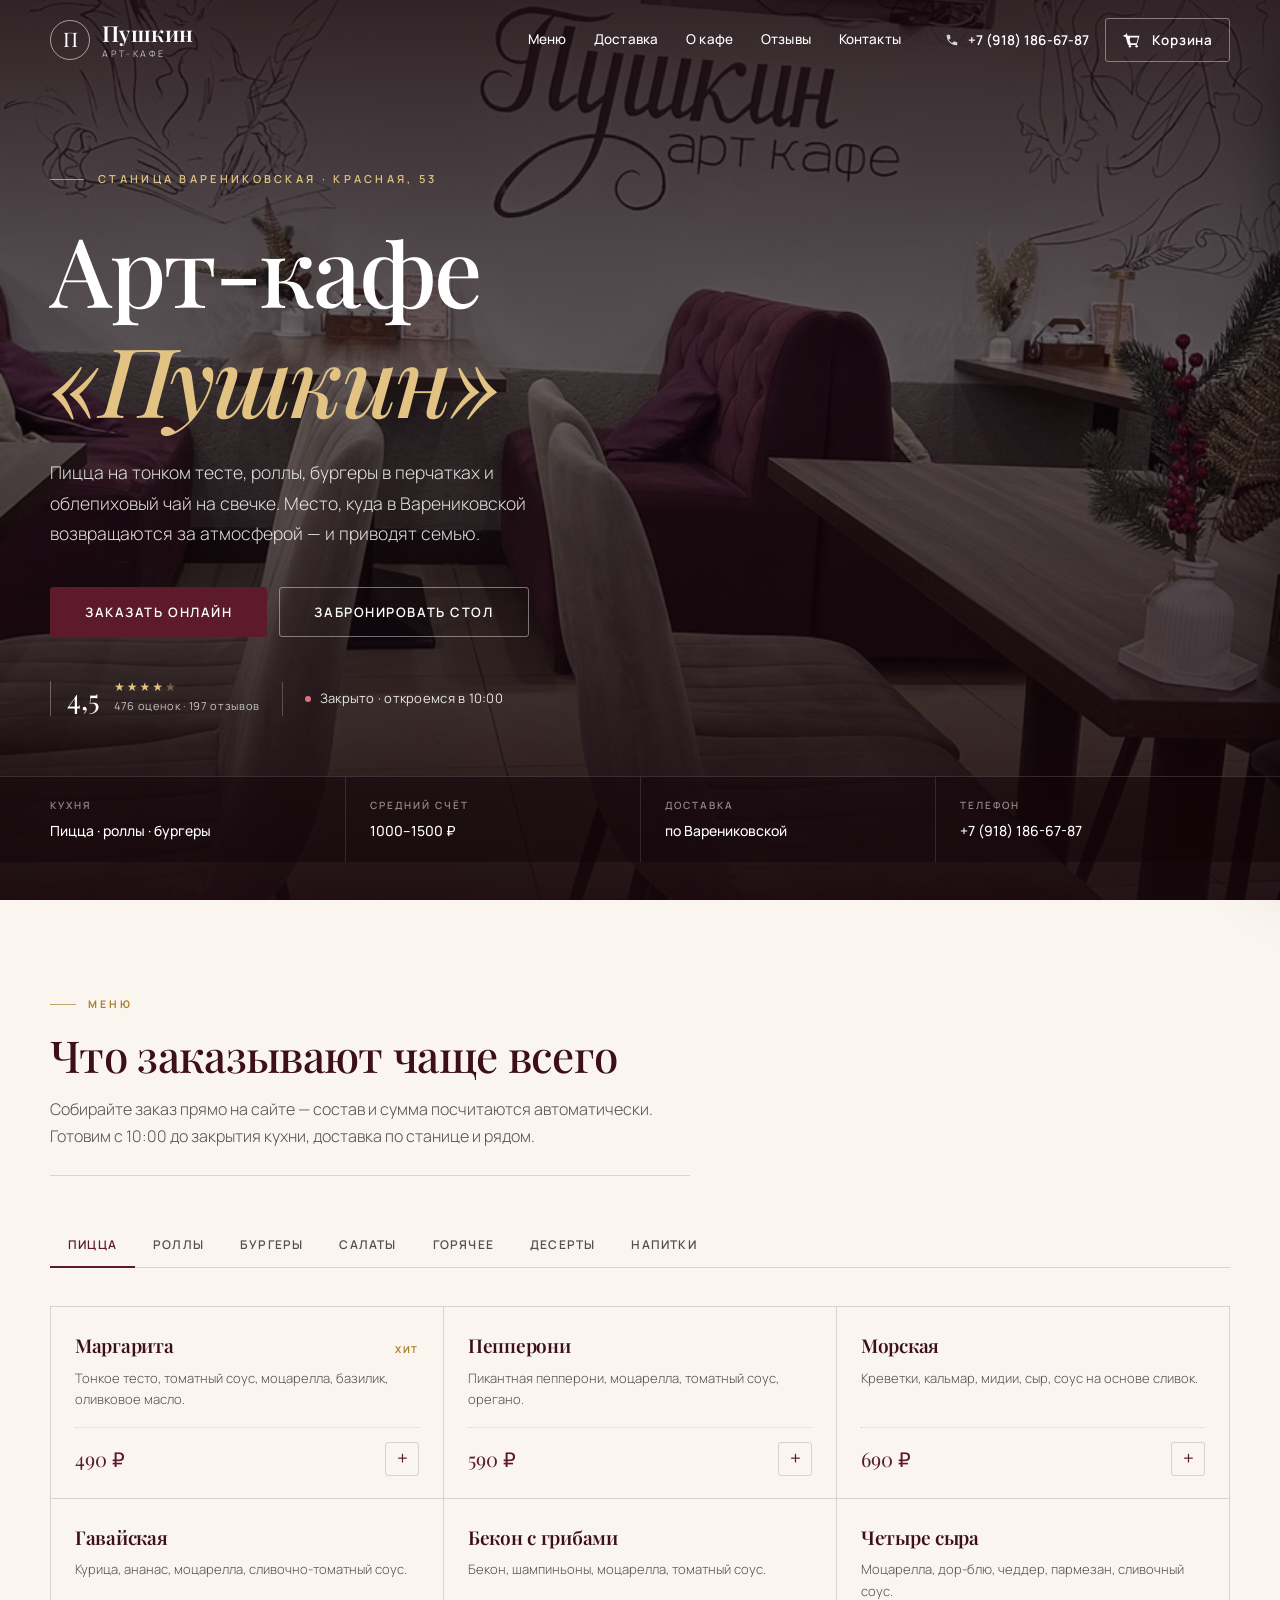
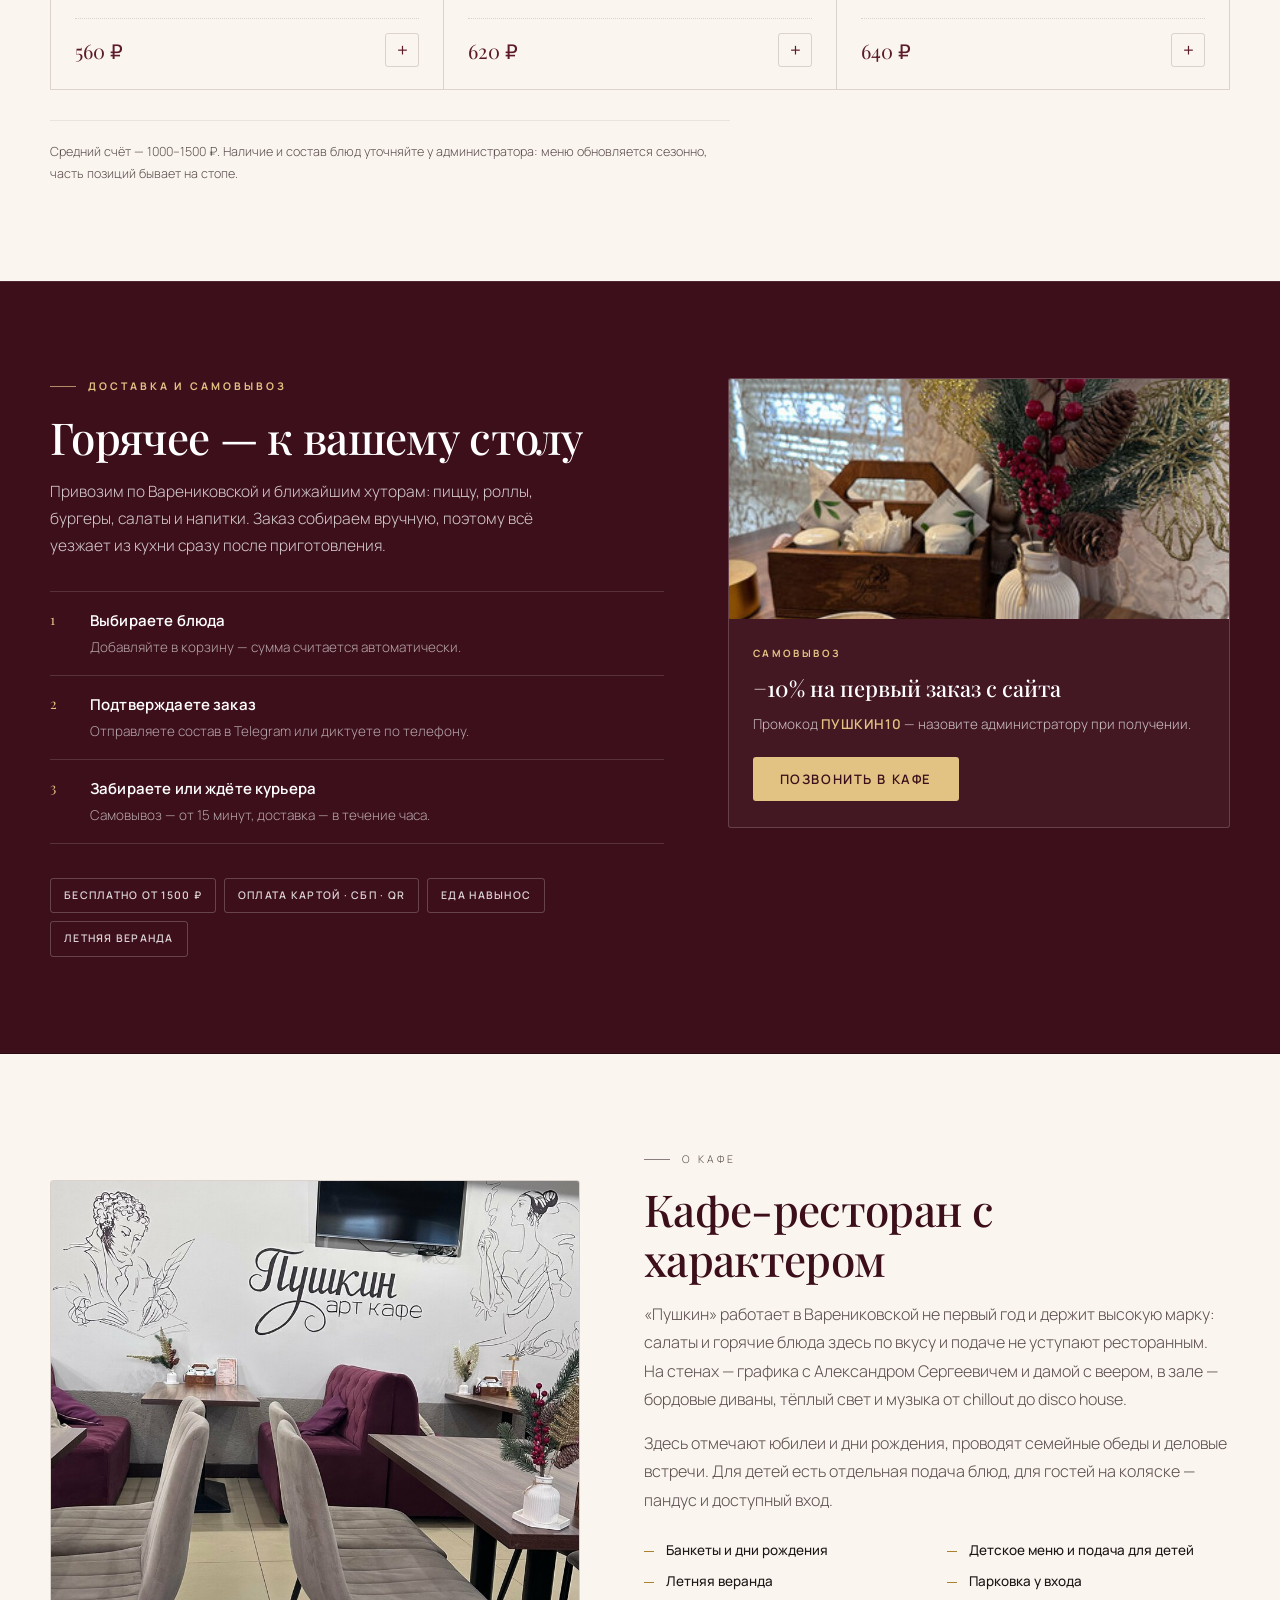
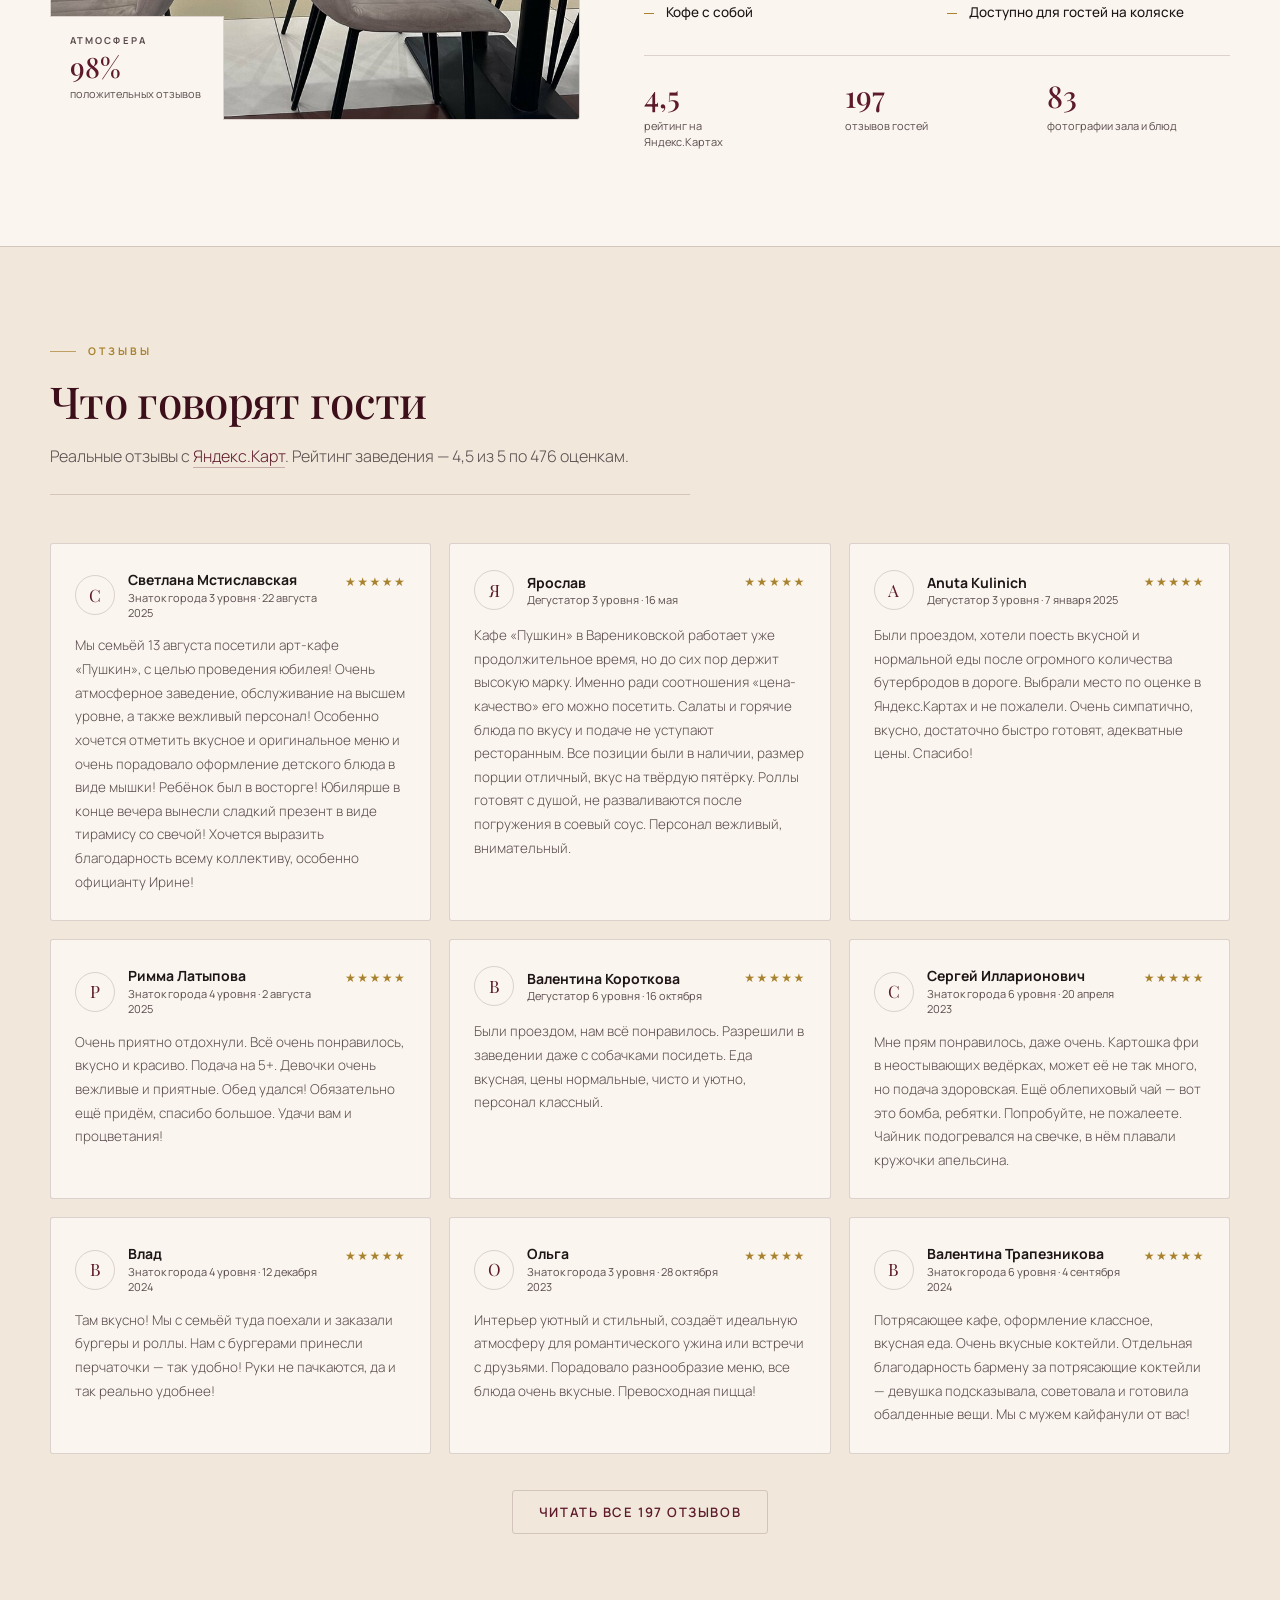
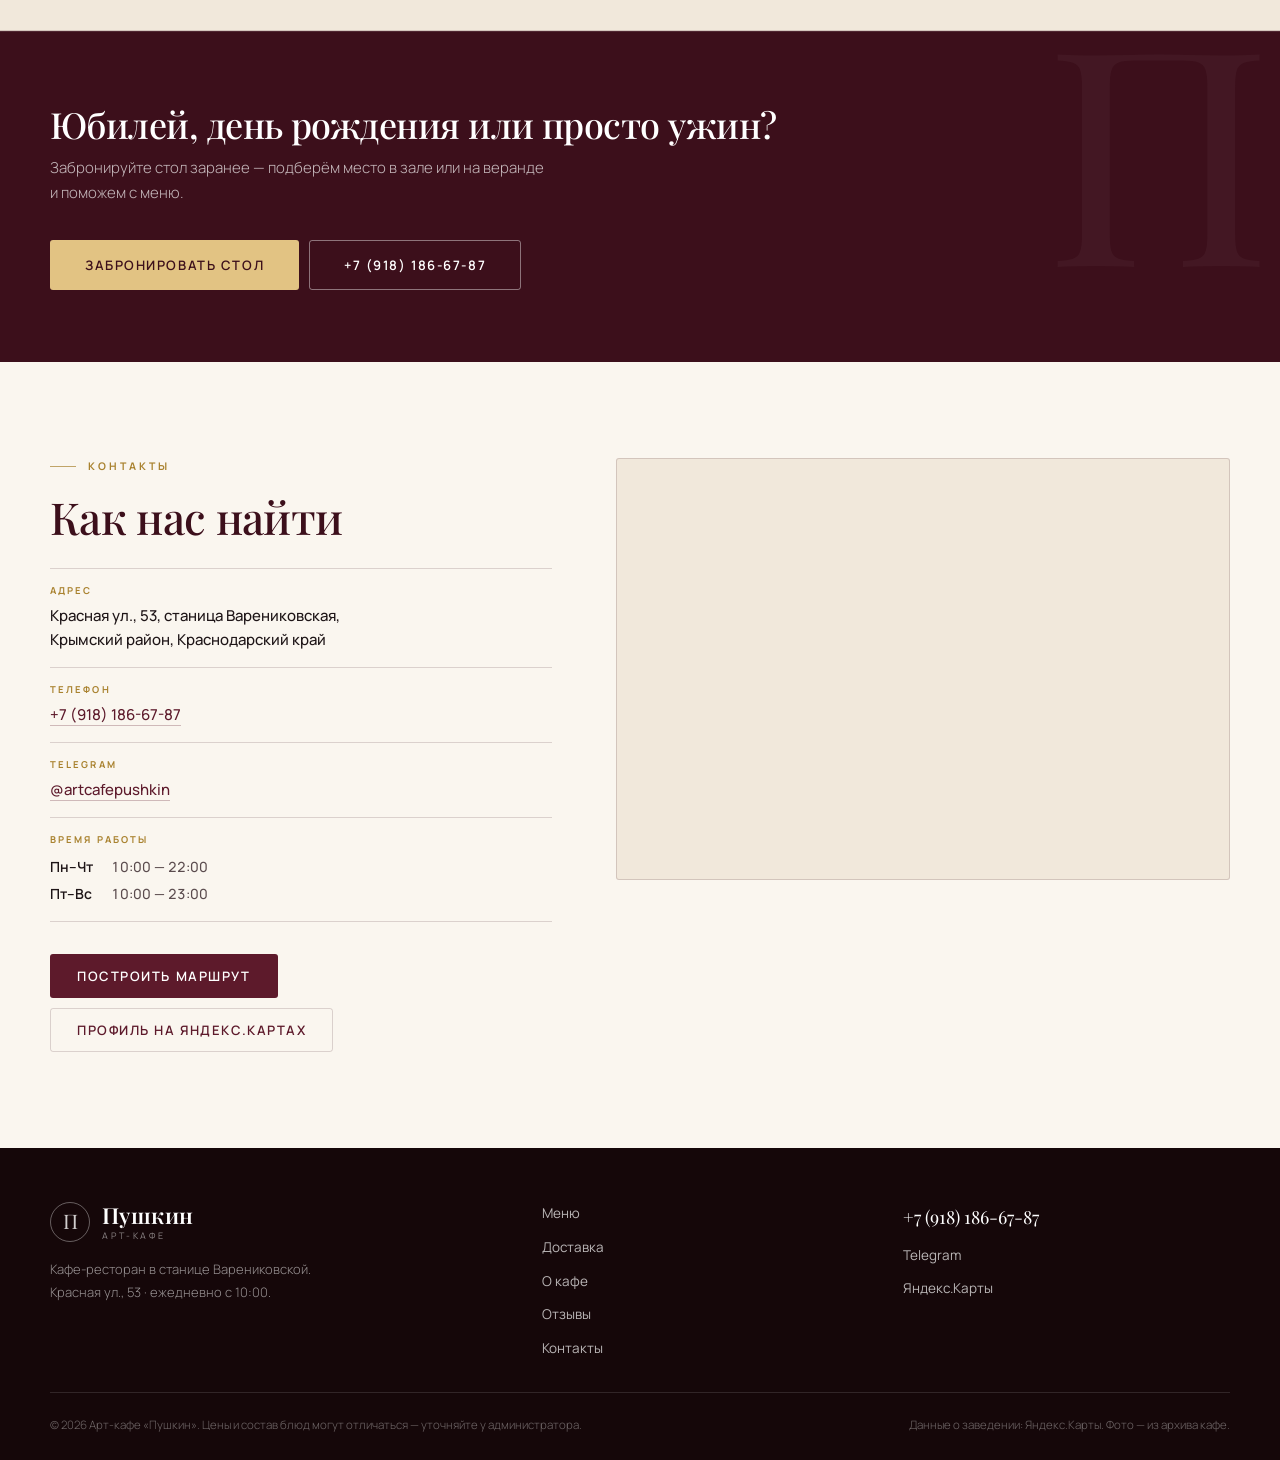
==== commit e978964a: "Add files via upload" ====
--- a/index.html
+++ b/index.html
@@ -321,7 +321,10 @@
   <aside class="drawer__panel" role="dialog" aria-modal="true" aria-labelledby="cartTitle">
     <header class="drawer__head">
       <h3 id="cartTitle">Ваш заказ</h3>
-      <button class="icon-btn" data-close-cart aria-label="Закрыть корзину">✕</button>
+      <button class="drawer__clear" id="cartClear" type="button" hidden>Очистить</button>
+      <button class="icon-btn" data-close-cart aria-label="Закрыть корзину">
+        <svg viewBox="0 0 24 24" aria-hidden="true"><path d="M6.4 5 5 6.4l5.6 5.6L5 17.6 6.4 19l5.6-5.6L17.6 19 19 17.6 13.4 12 19 6.4 17.6 5 12 10.6z"/></svg>
+      </button>
     </header>
     <div class="drawer__body" id="cartBody"></div>
     <footer class="drawer__foot" id="cartFoot" hidden>
@@ -338,7 +341,9 @@
 <div class="modal" id="checkoutModal" aria-hidden="true">
   <div class="modal__overlay" data-close-modal></div>
   <div class="modal__panel" role="dialog" aria-modal="true" aria-labelledby="checkoutTitle">
-    <button class="icon-btn modal__close" data-close-modal aria-label="Закрыть">✕</button>
+    <button class="icon-btn modal__close" data-close-modal aria-label="Закрыть">
+      <svg viewBox="0 0 24 24" aria-hidden="true"><path d="M6.4 5 5 6.4l5.6 5.6L5 17.6 6.4 19l5.6-5.6L17.6 19 19 17.6 13.4 12 19 6.4 17.6 5 12 10.6z"/></svg>
+    </button>
     <h3 id="checkoutTitle">Оформление заказа</h3>
     <p class="modal__lead">Проверьте состав и выберите, как передать заказ.</p>
     <pre class="order-text" id="orderText"></pre>
@@ -354,7 +359,9 @@
 <div class="modal" id="bookingModal" aria-hidden="true">
   <div class="modal__overlay" data-close-modal></div>
   <div class="modal__panel modal__panel--wide" role="dialog" aria-modal="true" aria-labelledby="bookingTitle">
-    <button class="icon-btn modal__close" data-close-modal aria-label="Закрыть">✕</button>
+    <button class="icon-btn modal__close" data-close-modal aria-label="Закрыть">
+      <svg viewBox="0 0 24 24" aria-hidden="true"><path d="M6.4 5 5 6.4l5.6 5.6L5 17.6 6.4 19l5.6-5.6L17.6 19 19 17.6 13.4 12 19 6.4 17.6 5 12 10.6z"/></svg>
+    </button>
     <h3 id="bookingTitle">Бронирование стола</h3>
     <p class="modal__lead">Оставьте заявку — администратор перезвонит и подтвердит бронь.</p>
 
--- a/styles.css
+++ b/styles.css
@@ -1,403 +1,431 @@
 :root{
   --wine:#5d1a2b;
-  --wine-deep:#42101d;
+  --wine-deep:#3c0f1b;
   --wine-soft:#7a2639;
-  --gold:#c9a24a;
-  --gold-light:#e8c877;
-  --cream:#fbf7f2;
-  --cream-2:#f4ece2;
-  --ink:#1f1416;
-  --ink-soft:#5b4b4e;
-  --line:rgba(93,26,43,.14);
-  --shadow:0 18px 50px -22px rgba(66,16,29,.45);
-  --radius:20px;
+  --gold:#a9822f;
+  --gold-light:#e2c383;
+  --cream:#faf6ef;
+  --cream-2:#f1e8db;
+  --ink:#1e1517;
+  --ink-soft:#5b4c4e;
+  --line:rgba(60,15,27,.16);
+  --line-soft:rgba(60,15,27,.08);
+  --shadow:0 26px 60px -44px rgba(60,15,27,.55);
+  --radius:3px;
   --serif:"Playfair Display",Georgia,"Times New Roman",serif;
   --sans:"Manrope","Segoe UI",system-ui,-apple-system,sans-serif;
-  --ease:cubic-bezier(.22,.61,.36,1);
+  --ease:cubic-bezier(.3,.7,.3,1);
 }
 
 *,*::before,*::after{box-sizing:border-box}
+[hidden]{display:none !important}
 html{scroll-behavior:smooth;-webkit-text-size-adjust:100%}
 body{
-  margin:0;font-family:var(--sans);color:var(--ink);background:var(--cream);
-  font-size:16px;line-height:1.65;font-weight:400;overflow-x:hidden;
+  margin:0;font-family:var(--sans);color:var(--ink);
+  background-color:var(--cream);
+  background-image:url("data:image/svg+xml,%3Csvg xmlns='http://www.w3.org/2000/svg' width='160' height='160'%3E%3Cfilter id='n'%3E%3CfeTurbulence type='fractalNoise' baseFrequency='.9' numOctaves='3'/%3E%3C/filter%3E%3Crect width='160' height='160' filter='url(%23n)' opacity='.05'/%3E%3C/svg%3E");
+  background-attachment:fixed;
+  font-size:16px;line-height:1.68;font-weight:400;overflow-x:hidden;
 }
 img{max-width:100%;display:block}
 a{color:inherit;text-decoration:none}
 button{font:inherit;color:inherit;cursor:pointer}
-h1,h2,h3{font-family:var(--serif);font-weight:600;line-height:1.12;margin:0;letter-spacing:-.01em}
+h1,h2,h3{font-family:var(--serif);font-weight:600;line-height:1.14;margin:0;letter-spacing:-.015em}
 p{margin:0}
 ul,ol{margin:0;padding:0;list-style:none}
-.container{width:min(1200px,100% - 48px);margin-inline:auto}
+.container{width:min(1180px,100% - 56px);margin-inline:auto}
 svg{width:20px;height:20px;fill:currentColor}
 
 /* ---------- buttons ---------- */
 .btn{
-  display:inline-flex;align-items:center;justify-content:center;gap:9px;
-  padding:13px 24px;border-radius:999px;border:1px solid transparent;
-  font-weight:600;font-size:14.5px;letter-spacing:.01em;line-height:1;
-  transition:transform .25s var(--ease),background .25s,color .25s,border-color .25s,box-shadow .25s;
+  display:inline-flex;align-items:center;justify-content:center;gap:10px;
+  padding:14px 26px;border-radius:var(--radius);border:1px solid transparent;
+  font-weight:600;font-size:13px;letter-spacing:.12em;text-transform:uppercase;line-height:1.1;
+  transition:background .2s,color .2s,border-color .2s;
   white-space:nowrap;
 }
-.btn--lg{padding:17px 32px;font-size:15.5px}
+.btn--lg{padding:17px 34px;font-size:13px}
 .btn--block{width:100%}
-.btn--primary{background:var(--wine);color:#fff;box-shadow:0 14px 30px -16px rgba(93,26,43,.8)}
-.btn--primary:hover{background:var(--wine-deep);transform:translateY(-2px);box-shadow:0 20px 38px -18px rgba(93,26,43,.9)}
-.btn--ghost{background:rgba(255,255,255,.1);color:#fff;border-color:rgba(255,255,255,.45);backdrop-filter:blur(6px)}
-.btn--ghost:hover{background:rgba(255,255,255,.2);transform:translateY(-2px)}
+.btn--primary{background:var(--wine);color:#fff}
+.btn--primary:hover{background:var(--wine-deep)}
+.btn--ghost{background:transparent;color:#fff;border-color:rgba(255,255,255,.42)}
+.btn--ghost:hover{background:rgba(255,255,255,.12);border-color:#fff}
 .btn--outline{background:transparent;border-color:var(--line);color:var(--wine)}
-.btn--outline:hover{border-color:var(--wine);background:rgba(93,26,43,.05);transform:translateY(-2px)}
-.btn--cart{position:relative;background:#fff;border:1px solid var(--line);color:var(--wine);padding:11px 18px}
-.btn--cart:hover{border-color:var(--wine);transform:translateY(-1px)}
+.btn--outline:hover{border-color:var(--wine);background:rgba(93,26,43,.04)}
+.btn--cart{position:relative;background:transparent;border:1px solid var(--line);color:var(--wine);padding:11px 16px;letter-spacing:.06em;text-transform:none;font-size:13.5px}
+.btn--cart:hover{border-color:var(--wine)}
 .cart-badge{
-  position:absolute;top:-7px;right:-7px;min-width:22px;height:22px;border-radius:999px;
-  background:var(--gold);color:#3a2107;font-size:12px;font-weight:700;
-  display:grid;place-items:center;padding:0 6px;box-shadow:0 4px 10px rgba(0,0,0,.18);
-}
+  position:absolute;top:-6px;right:-6px;min-width:20px;height:20px;border-radius:50%;
+  background:var(--wine);color:#fff;font-size:11px;font-weight:700;
+  display:grid;place-items:center;padding:0 5px;letter-spacing:0;
+}
+.cart-badge.is-bumped{animation:badgePulse .45s var(--ease)}
+@keyframes badgePulse{0%{transform:scale(1)}45%{transform:scale(1.28)}100%{transform:scale(1)}}
 
 /* ---------- header ---------- */
 .header{
-  position:fixed;inset:0 0 auto;z-index:60;padding:16px 0;
-  transition:background .35s,box-shadow .35s,padding .35s,backdrop-filter .35s;
+  position:fixed;inset:0 0 auto;z-index:60;padding:18px 0;
+  transition:background .3s,box-shadow .3s,padding .3s;
 }
 .header.is-stuck{
-  background:rgba(251,247,242,.94);backdrop-filter:blur(14px);
-  box-shadow:0 10px 30px -22px rgba(66,16,29,.6);padding:9px 0;
-}
-.header__inner{display:flex;align-items:center;gap:26px}
-.logo{display:flex;align-items:center;gap:11px;flex-shrink:0}
+  background:rgba(250,246,239,.96);backdrop-filter:blur(10px);
+  box-shadow:0 1px 0 var(--line);padding:10px 0;
+}
+.header__inner{display:flex;align-items:center;gap:30px}
+.logo{display:flex;align-items:center;gap:12px;flex-shrink:0}
 .logo__mark{
-  width:42px;height:42px;border-radius:13px;display:grid;place-items:center;
-  background:linear-gradient(150deg,var(--wine-soft),var(--wine-deep));
-  color:var(--gold-light);font-family:var(--serif);font-size:23px;line-height:1;
-  box-shadow:0 8px 20px -10px rgba(66,16,29,.8);
+  width:40px;height:40px;border-radius:50%;display:grid;place-items:center;
+  border:1px solid currentColor;color:var(--wine);
+  font-family:var(--serif);font-size:20px;line-height:1;padding-bottom:2px;
 }
 .logo__text{display:flex;flex-direction:column;line-height:1}
-.logo__name{font-family:var(--serif);font-size:21px;font-weight:600;color:var(--wine);letter-spacing:.01em}
-.logo__sub{font-size:9.5px;letter-spacing:.26em;text-transform:uppercase;color:var(--ink-soft);margin-top:3px}
-.nav{display:flex;gap:4px;margin-left:auto}
+.logo__name{font-family:var(--serif);font-size:22px;font-weight:600;color:var(--wine);letter-spacing:.02em}
+.logo__sub{font-size:9px;letter-spacing:.32em;text-transform:uppercase;color:var(--ink-soft);margin-top:5px}
+.nav{display:flex;gap:2px;margin-left:auto}
 .nav a{
-  padding:9px 14px;border-radius:999px;font-size:14.5px;font-weight:500;color:var(--ink);
-  transition:background .2s,color .2s;
-}
-.nav a:hover{background:rgba(93,26,43,.08);color:var(--wine)}
-.header__actions{display:flex;align-items:center;gap:12px;margin-left:auto}
+  padding:9px 13px;font-size:13.5px;font-weight:500;color:var(--ink);letter-spacing:.01em;
+  border-bottom:1px solid transparent;transition:color .2s,border-color .2s;
+}
+.nav a:hover{color:var(--wine);border-bottom-color:var(--gold)}
+.header__actions{display:flex;align-items:center;gap:16px;margin-left:auto}
 .nav + .header__actions{margin-left:0}
-.header__phone{display:flex;align-items:center;gap:8px;font-weight:600;font-size:14.5px;color:var(--wine)}
-.header__phone svg{width:17px;height:17px}
+.header__phone{display:flex;align-items:center;gap:8px;font-weight:600;font-size:13.5px;color:var(--wine);letter-spacing:.01em}
+.header__phone svg{width:16px;height:16px;opacity:.8}
 .header__phone:hover{color:var(--wine-deep)}
-.burger{display:none;width:44px;height:44px;border:1px solid var(--line);border-radius:12px;background:#fff;flex-direction:column;gap:5px;align-items:center;justify-content:center}
-.burger span{width:19px;height:2px;background:var(--wine);border-radius:2px;transition:transform .3s,opacity .3s}
-.burger[aria-expanded="true"] span:nth-child(1){transform:translateY(7px) rotate(45deg)}
+.burger{display:none;width:42px;height:42px;border:1px solid var(--line);border-radius:var(--radius);background:transparent;flex-direction:column;gap:5px;align-items:center;justify-content:center}
+.burger span{width:18px;height:1.5px;background:currentColor;transition:transform .3s,opacity .3s}
+.burger[aria-expanded="true"] span:nth-child(1){transform:translateY(6.5px) rotate(45deg)}
 .burger[aria-expanded="true"] span:nth-child(2){opacity:0}
-.burger[aria-expanded="true"] span:nth-child(3){transform:translateY(-7px) rotate(-45deg)}
+.burger[aria-expanded="true"] span:nth-child(3){transform:translateY(-6.5px) rotate(-45deg)}
 
 /* header over hero: light text */
 .header:not(.is-stuck) .logo__name,
+.header:not(.is-stuck) .logo__mark,
 .header:not(.is-stuck) .nav a,
 .header:not(.is-stuck) .header__phone{color:#fff}
-.header:not(.is-stuck) .logo__sub{color:rgba(255,255,255,.72)}
-.header:not(.is-stuck) .logo__mark{background:rgba(255,255,255,.14);border:1px solid rgba(255,255,255,.4);box-shadow:none;color:#fff}
-.header:not(.is-stuck) .nav a:hover{background:rgba(255,255,255,.16);color:#fff}
-.header:not(.is-stuck) .btn--cart{background:rgba(255,255,255,.13);border-color:rgba(255,255,255,.4);color:#fff;backdrop-filter:blur(8px)}
-.header:not(.is-stuck) .burger{background:rgba(255,255,255,.13);border-color:rgba(255,255,255,.4)}
-.header:not(.is-stuck) .burger span{background:#fff}
+.header:not(.is-stuck) .logo__sub{color:rgba(255,255,255,.7)}
+.header:not(.is-stuck) .logo__mark{border-color:rgba(255,255,255,.55)}
+.header:not(.is-stuck) .nav a:hover{color:#fff;border-bottom-color:rgba(255,255,255,.7)}
+.header:not(.is-stuck) .btn--cart{background:transparent;border-color:rgba(255,255,255,.4);color:#fff}
+.header:not(.is-stuck) .btn--cart:hover{border-color:#fff}
+.header:not(.is-stuck) .cart-badge{background:var(--gold-light);color:#3c0f1b}
+.header:not(.is-stuck) .burger{border-color:rgba(255,255,255,.4);color:#fff}
 
 /* ---------- hero ---------- */
-.hero{position:relative;min-height:100svh;display:flex;flex-direction:column;justify-content:center;overflow:hidden;padding:130px 0 0}
+.hero{position:relative;min-height:100svh;display:flex;flex-direction:column;justify-content:center;overflow:hidden;padding:132px 0 0}
 .hero__bg{position:absolute;inset:0;z-index:0}
-.hero__bg img{width:100%;height:100%;object-fit:cover;object-position:center 45%;transform:scale(1.06);filter:blur(3px) brightness(.72) saturate(1.05);animation:heroZoom 18s var(--ease) forwards}
-@keyframes heroZoom{to{transform:scale(1.02)}}
+.hero__bg img{width:100%;height:100%;object-fit:cover;object-position:center 45%;filter:brightness(.62) saturate(.92)}
 .hero__veil{
   position:absolute;inset:0;z-index:1;
-  background:
-    radial-gradient(120% 90% at 78% 18%,rgba(66,16,29,.18),transparent 62%),
-    linear-gradient(180deg,rgba(28,8,14,.72) 0%,rgba(28,8,14,.42) 38%,rgba(28,8,14,.66) 74%,rgba(28,8,14,.88) 100%);
-}
-.hero__inner{position:relative;z-index:2;color:#fff;padding-bottom:64px;max-width:820px}
+  background:linear-gradient(180deg,rgba(24,7,12,.78) 0%,rgba(24,7,12,.34) 42%,rgba(24,7,12,.62) 76%,rgba(24,7,12,.9) 100%);
+}
+.hero__inner{position:relative;z-index:2;color:#fff;padding-bottom:60px}
 .hero__eyebrow{
-  font-size:12px;letter-spacing:.3em;text-transform:uppercase;font-weight:600;
-  color:var(--gold-light);margin-bottom:20px;
-}
-.hero__title{font-size:clamp(46px,8.4vw,108px);letter-spacing:-.02em;margin-bottom:22px}
+  display:flex;align-items:center;gap:14px;
+  font-size:11px;letter-spacing:.3em;text-transform:uppercase;font-weight:600;
+  color:var(--gold-light);margin-bottom:26px;
+}
+.hero__eyebrow::before{content:"";width:34px;height:1px;background:currentColor;opacity:.75}
+.hero__title{font-size:clamp(44px,7.6vw,96px);letter-spacing:-.025em;margin-bottom:24px;font-weight:500;max-width:760px}
 .hero__title em{font-style:italic;color:var(--gold-light)}
-.hero__lead{font-size:clamp(15.5px,1.7vw,19px);color:rgba(255,255,255,.9);max-width:600px;line-height:1.68;font-weight:300}
-.hero__cta{display:flex;flex-wrap:wrap;gap:14px;margin-top:36px}
-.hero__rating{display:flex;align-items:center;gap:20px;margin-top:42px;flex-wrap:wrap}
+.hero__lead{font-size:clamp(15px,1.5vw,17.5px);color:rgba(255,255,255,.86);max-width:540px;line-height:1.75;font-weight:300}
+.hero__cta{display:flex;flex-wrap:wrap;gap:12px;margin-top:38px}
+.hero__rating{display:flex;align-items:center;gap:22px;margin-top:44px;flex-wrap:wrap}
 .rating-chip{
-  display:flex;align-items:center;gap:13px;padding:11px 20px 11px 14px;border-radius:16px;
-  background:rgba(255,255,255,.1);border:1px solid rgba(255,255,255,.26);backdrop-filter:blur(10px);
-  transition:background .25s,transform .25s;
-}
-.rating-chip:hover{background:rgba(255,255,255,.18);transform:translateY(-2px)}
-.rating-chip__value{font-family:var(--serif);font-size:29px;line-height:1;color:#fff}
-.rating-chip__body{display:flex;flex-direction:column;gap:3px}
-.stars{color:var(--gold-light);font-size:13px;letter-spacing:2px;line-height:1}
-.stars i{opacity:.42;font-style:normal}
-.rating-chip__meta{font-size:11.5px;color:rgba(255,255,255,.78);letter-spacing:.03em}
-.hero__divider{width:1px;height:38px;background:rgba(255,255,255,.25)}
-.hero__status{font-size:13.5px;color:rgba(255,255,255,.9);display:flex;align-items:center;gap:9px}
-.hero__status::before{content:"";width:8px;height:8px;border-radius:50%;background:#57d68a;box-shadow:0 0 0 4px rgba(87,214,138,.22)}
-.hero__status.is-closed::before{background:#e4707c;box-shadow:0 0 0 4px rgba(228,112,124,.22)}
-
-.hero__facts{position:relative;z-index:2;background:rgba(20,6,11,.5);backdrop-filter:blur(12px);border-top:1px solid rgba(255,255,255,.14)}
-.hero__facts-inner{display:grid;grid-template-columns:repeat(4,1fr);gap:1px;background:rgba(255,255,255,.12)}
-.fact{display:flex;flex-direction:column;gap:4px;padding:20px 22px}
-.fact__k{font-size:10.5px;letter-spacing:.22em;text-transform:uppercase;color:rgba(255,255,255,.55);font-weight:600}
-.fact__v{font-size:14.5px;color:#fff;font-weight:500}
+  display:flex;align-items:center;gap:14px;padding-left:16px;
+  border-left:1px solid rgba(255,255,255,.3);
+  transition:opacity .25s;
+}
+.rating-chip:hover{opacity:.82}
+.rating-chip__value{font-family:var(--serif);font-size:28px;line-height:1;color:#fff}
+.rating-chip__body{display:flex;flex-direction:column;gap:4px}
+.stars{color:var(--gold-light);font-size:12px;letter-spacing:2px;line-height:1}
+.stars i{opacity:.4;font-style:normal}
+.rating-chip__meta{font-size:11px;color:rgba(255,255,255,.72);letter-spacing:.06em}
+.hero__divider{width:1px;height:34px;background:rgba(255,255,255,.22)}
+.hero__status{font-size:13px;color:rgba(255,255,255,.88);display:flex;align-items:center;gap:9px;letter-spacing:.02em}
+.hero__status::before{content:"";width:6px;height:6px;border-radius:50%;background:#6ec48f}
+.hero__status.is-closed::before{background:#d9737f}
+
+.hero__facts{position:relative;z-index:2;background:rgba(18,5,9,.55);border-top:1px solid rgba(255,255,255,.14)}
+.hero__facts-inner{display:grid;grid-template-columns:repeat(4,1fr);gap:0}
+.fact{display:flex;flex-direction:column;gap:5px;padding:20px 24px;border-left:1px solid rgba(255,255,255,.12)}
+.fact:first-child{border-left:0;padding-left:0}
+.fact__k{font-size:10px;letter-spacing:.2em;text-transform:uppercase;color:rgba(255,255,255,.5);font-weight:600}
+.fact__v{font-size:14px;color:#fff;font-weight:500}
 
 /* ---------- sections ---------- */
-.section{padding:clamp(64px,8vw,116px) 0}
-.section__head{max-width:660px;margin-bottom:clamp(32px,4vw,52px)}
+.section{padding:clamp(64px,7.5vw,110px) 0}
+.section__head{max-width:640px;margin-bottom:clamp(30px,4vw,48px);padding-bottom:24px;border-bottom:1px solid var(--line)}
 .section__eyebrow{
-  font-size:11.5px;letter-spacing:.28em;text-transform:uppercase;font-weight:700;
-  color:var(--gold);margin-bottom:14px;
-}
+  display:flex;align-items:center;gap:12px;
+  font-size:10.5px;letter-spacing:.28em;text-transform:uppercase;font-weight:700;
+  color:var(--gold);margin-bottom:16px;
+}
+.section__eyebrow::before{content:"";width:26px;height:1px;background:currentColor;opacity:.7}
 .section__eyebrow--light{color:var(--gold-light)}
-.section__title{font-size:clamp(30px,4.2vw,50px);margin-bottom:16px;color:var(--wine-deep)}
+.section__title{font-size:clamp(28px,3.6vw,44px);margin-bottom:16px;color:var(--wine-deep);font-weight:500}
 .section__title--light{color:#fff}
-.section__lead{color:var(--ink-soft);font-size:16.5px;line-height:1.7;font-weight:300}
+.section__lead{color:var(--ink-soft);font-size:16px;line-height:1.72;font-weight:300}
 .section__lead a{color:var(--wine);border-bottom:1px solid rgba(93,26,43,.3)}
+.section__lead a:hover{border-bottom-color:var(--wine)}
 
 /* ---------- menu ---------- */
-.menu-tabs{display:flex;gap:8px;flex-wrap:wrap;margin-bottom:34px}
+.menu-tabs{display:flex;flex-wrap:wrap;gap:0;margin-bottom:38px;border-bottom:1px solid var(--line)}
 .menu-tab{
-  padding:10px 20px;border-radius:999px;background:#fff;border:1px solid var(--line);
-  font-size:14px;font-weight:600;color:var(--ink-soft);transition:all .22s var(--ease);
-}
-.menu-tab:hover{border-color:var(--wine);color:var(--wine)}
-.menu-tab.is-active{background:var(--wine);border-color:var(--wine);color:#fff;box-shadow:0 12px 26px -16px rgba(93,26,43,.9)}
-.menu-grid{display:grid;grid-template-columns:repeat(auto-fill,minmax(268px,1fr));gap:20px}
+  padding:11px 18px;border:0;border-bottom:2px solid transparent;margin-bottom:-1px;background:none;
+  font-size:12px;font-weight:600;letter-spacing:.1em;text-transform:uppercase;color:var(--ink-soft);
+  transition:color .2s,border-color .2s;
+}
+.menu-tab:hover{color:var(--wine)}
+.menu-tab.is-active{color:var(--wine);border-bottom-color:var(--wine)}
+.menu-grid{
+  display:grid;grid-template-columns:repeat(auto-fill,minmax(320px,1fr));
+  gap:0;border-top:1px solid var(--line);border-left:1px solid var(--line);
+}
 .dish{
-  background:#fff;border:1px solid var(--line);border-radius:var(--radius);padding:24px;
-  display:flex;flex-direction:column;gap:9px;position:relative;overflow:hidden;
-  transition:transform .3s var(--ease),box-shadow .3s,border-color .3s;
-  animation:dishIn .45s var(--ease) both;
-}
-@keyframes dishIn{from{opacity:0;transform:translateY(14px)}to{opacity:1;transform:none}}
-.dish:hover{transform:translateY(-4px);box-shadow:var(--shadow);border-color:rgba(93,26,43,.26)}
-.dish__top{display:flex;align-items:flex-start;justify-content:space-between;gap:12px}
-.dish__name{font-family:var(--serif);font-size:19px;font-weight:600;color:var(--wine-deep);line-height:1.28}
+  background:transparent;border-right:1px solid var(--line);border-bottom:1px solid var(--line);
+  padding:26px 24px 22px;display:flex;flex-direction:column;gap:10px;position:relative;
+  transition:background .25s;
+}
+.dish:hover{background:#fff}
+.dish__top{display:flex;align-items:baseline;justify-content:space-between;gap:14px}
+.dish__name{font-family:var(--serif);font-size:19px;font-weight:600;color:var(--wine-deep);line-height:1.3}
 .dish__tag{
-  font-size:10px;font-weight:700;letter-spacing:.1em;text-transform:uppercase;
-  padding:5px 9px;border-radius:6px;background:rgba(201,162,74,.16);color:#8a6a1c;white-space:nowrap;
-}
-.dish__desc{font-size:13.5px;color:var(--ink-soft);line-height:1.6;font-weight:300;flex:1}
-.dish__bottom{display:flex;align-items:center;justify-content:space-between;gap:12px;margin-top:8px}
-.dish__price{font-family:var(--serif);font-size:21px;color:var(--wine)}
+  font-size:9.5px;font-weight:700;letter-spacing:.16em;text-transform:uppercase;
+  color:var(--gold);white-space:nowrap;
+}
+.dish__desc{font-size:13px;color:var(--ink-soft);line-height:1.65;font-weight:300;flex:1}
+.dish__bottom{display:flex;align-items:center;justify-content:space-between;gap:12px;margin-top:6px;padding-top:14px;border-top:1px dotted var(--line)}
+.dish__price{font-family:var(--serif);font-size:20px;color:var(--wine);font-variant-numeric:tabular-nums}
 .dish__add{
-  width:40px;height:40px;border-radius:12px;border:1px solid var(--line);background:var(--cream-2);
-  color:var(--wine);display:grid;place-items:center;font-size:22px;line-height:1;
-  transition:all .22s var(--ease);
-}
-.dish__add:hover{background:var(--wine);color:#fff;border-color:var(--wine);transform:rotate(90deg)}
+  width:34px;height:34px;border-radius:var(--radius);border:1px solid var(--line);background:transparent;
+  color:var(--wine);display:grid;place-items:center;font-size:19px;line-height:1;font-weight:400;
+  transition:background .2s,color .2s,border-color .2s;
+}
+.dish__add:hover{background:var(--wine);color:#fff;border-color:var(--wine)}
 .dish__add.is-added{background:var(--wine);color:#fff;border-color:var(--wine)}
-.menu-note{margin-top:32px;font-size:13px;color:var(--ink-soft);max-width:720px;line-height:1.7;font-weight:300}
+.menu-note{margin-top:30px;padding-top:20px;border-top:1px solid var(--line-soft);font-size:12.5px;color:var(--ink-soft);max-width:680px;line-height:1.75;font-weight:300}
 
 
 /* ---------- delivery ---------- */
-.section--delivery{background:linear-gradient(165deg,var(--wine-deep),var(--wine) 58%,#6b1f31);color:#fff;position:relative;overflow:hidden}
-.section--delivery::after{
-  content:"";position:absolute;width:520px;height:520px;border-radius:50%;
-  right:-180px;top:-160px;background:radial-gradient(circle,rgba(201,162,74,.18),transparent 68%);
-}
-.delivery{display:grid;grid-template-columns:1.15fr .85fr;gap:clamp(32px,5vw,72px);align-items:center;position:relative;z-index:1}
-.delivery__lead{color:rgba(255,255,255,.82);font-size:16.5px;line-height:1.72;font-weight:300;margin-bottom:30px}
-.steps{display:flex;flex-direction:column;gap:20px;margin-bottom:32px}
-.steps li{display:flex;gap:16px;align-items:flex-start}
+.section--delivery{background:var(--wine-deep);color:#fff;position:relative;overflow:hidden;border-top:1px solid rgba(255,255,255,.1);border-bottom:1px solid rgba(0,0,0,.25)}
+.delivery{display:grid;grid-template-columns:1.1fr .9fr;gap:clamp(32px,5vw,70px);align-items:start}
+.delivery__lead{color:rgba(255,255,255,.78);font-size:15.5px;line-height:1.75;font-weight:300;margin-bottom:32px;max-width:520px}
+.steps{display:flex;flex-direction:column;gap:0;margin-bottom:34px}
+.steps li{display:flex;gap:18px;align-items:flex-start;padding:16px 0;border-top:1px solid rgba(255,255,255,.14)}
+.steps li:last-child{border-bottom:1px solid rgba(255,255,255,.14)}
 .steps__n{
-  width:36px;height:36px;flex-shrink:0;border-radius:50%;display:grid;place-items:center;
-  border:1px solid rgba(232,200,119,.55);color:var(--gold-light);
-  font-family:var(--serif);font-size:16px;
-}
-.steps b{display:block;font-size:15.5px;font-weight:600;margin-bottom:3px}
-.steps p{font-size:14px;color:rgba(255,255,255,.72);font-weight:300;line-height:1.55}
-.delivery__badges{display:flex;flex-wrap:wrap;gap:9px}
+  width:22px;flex-shrink:0;font-family:var(--serif);font-size:14px;line-height:1.5;
+  color:var(--gold-light);padding-top:1px;
+}
+.steps b{display:block;font-size:15px;font-weight:600;margin-bottom:4px;letter-spacing:.01em}
+.steps p{font-size:13.5px;color:rgba(255,255,255,.62);font-weight:300;line-height:1.6}
+.delivery__badges{display:flex;flex-wrap:wrap;gap:8px}
 .pill{
-  font-size:12.5px;padding:8px 15px;border-radius:999px;
-  background:rgba(255,255,255,.09);border:1px solid rgba(255,255,255,.22);color:rgba(255,255,255,.92);
-}
-.delivery__card{background:rgba(255,255,255,.07);border:1px solid rgba(255,255,255,.18);border-radius:26px;overflow:hidden;backdrop-filter:blur(8px);box-shadow:0 30px 70px -40px rgba(0,0,0,.9)}
-.delivery__card img{width:100%;height:250px;object-fit:cover}
-.delivery__card-body{padding:26px}
-.delivery__card-kicker{font-size:10.5px;letter-spacing:.24em;text-transform:uppercase;color:var(--gold-light);font-weight:700;margin-bottom:10px}
-.delivery__card-title{font-family:var(--serif);font-size:23px;line-height:1.25;margin-bottom:10px}
-.delivery__card-text{font-size:14px;color:rgba(255,255,255,.78);margin-bottom:20px;font-weight:300}
-.delivery__card-text b{color:var(--gold-light);letter-spacing:.04em}
-.delivery__card .btn--primary{background:var(--gold);color:#3a2107;box-shadow:none}
-.delivery__card .btn--primary:hover{background:var(--gold-light)}
+  font-size:10.5px;letter-spacing:.12em;text-transform:uppercase;font-weight:600;
+  padding:8px 13px;border-radius:var(--radius);
+  background:transparent;border:1px solid rgba(255,255,255,.22);color:rgba(255,255,255,.82);
+}
+.delivery__card{border:1px solid rgba(255,255,255,.18);border-radius:var(--radius);overflow:hidden;background:rgba(255,255,255,.04)}
+.delivery__card img{width:100%;height:240px;object-fit:cover;filter:saturate(.95)}
+.delivery__card-body{padding:26px 24px}
+.delivery__card-kicker{font-size:10px;letter-spacing:.24em;text-transform:uppercase;color:var(--gold-light);font-weight:700;margin-bottom:12px}
+.delivery__card-title{font-family:var(--serif);font-size:22px;line-height:1.3;margin-bottom:10px;font-weight:500}
+.delivery__card-text{font-size:13.5px;color:rgba(255,255,255,.72);margin-bottom:22px;font-weight:300;line-height:1.65}
+.delivery__card-text b{color:var(--gold-light);letter-spacing:.04em;font-weight:600}
+.delivery__card .btn--primary{background:var(--gold-light);color:#3c0f1b}
+.delivery__card .btn--primary:hover{background:#f0d9a6}
 
 /* ---------- about ---------- */
-.about{display:grid;grid-template-columns:.92fr 1.08fr;gap:clamp(32px,5vw,72px);align-items:center}
+.about{display:grid;grid-template-columns:.95fr 1.05fr;gap:clamp(32px,5vw,70px);align-items:center}
 .about__media{position:relative}
-.about__media img{border-radius:26px;width:100%;height:clamp(360px,46vw,560px);object-fit:cover;box-shadow:var(--shadow)}
+.about__media img{border-radius:var(--radius);width:100%;height:clamp(360px,46vw,540px);object-fit:cover;border:1px solid var(--line)}
 .about__media-note{
-  position:absolute;bottom:22px;left:22px;background:rgba(251,247,242,.96);backdrop-filter:blur(8px);
-  border-radius:16px;padding:15px 20px;display:grid;gap:2px;box-shadow:0 16px 40px -24px rgba(66,16,29,.8);
-}
-.about__media-note span{font-size:10px;letter-spacing:.2em;text-transform:uppercase;color:var(--ink-soft);font-weight:700}
-.about__media-note b{font-family:var(--serif);font-size:30px;color:var(--wine);line-height:1}
+  position:absolute;bottom:0;left:0;background:var(--cream);border:1px solid var(--line);border-left:0;border-bottom:0;
+  border-radius:0;padding:16px 22px 16px 20px;display:grid;gap:3px;
+}
+.about__media-note span{font-size:9.5px;letter-spacing:.22em;text-transform:uppercase;color:var(--ink-soft);font-weight:700}
+.about__media-note b{font-family:var(--serif);font-size:28px;color:var(--wine);line-height:1.1;font-weight:500}
 .about__media-note small{font-size:11px;color:var(--ink-soft)}
-.about__text p{color:var(--ink-soft);font-weight:300;line-height:1.75;margin-bottom:15px}
-.about__features{display:grid;grid-template-columns:repeat(2,1fr);gap:11px 18px;margin:26px 0 30px}
-.about__features li{position:relative;padding-left:24px;font-size:14px;font-weight:500}
+.about__text p{color:var(--ink-soft);font-weight:300;line-height:1.78;margin-bottom:15px}
+.about__features{display:grid;grid-template-columns:repeat(2,1fr);gap:10px 20px;margin:26px 0 32px}
+.about__features li{position:relative;padding-left:22px;font-size:13.5px;font-weight:500;line-height:1.55}
 .about__features li::before{
-  content:"";position:absolute;left:0;top:9px;width:11px;height:6px;
-  border-left:2px solid var(--gold);border-bottom:2px solid var(--gold);transform:rotate(-45deg);
+  content:"";position:absolute;left:0;top:.82em;width:10px;height:1px;background:var(--gold);
 }
 .about__stats{display:grid;grid-template-columns:repeat(3,1fr);gap:18px;border-top:1px solid var(--line);padding-top:24px}
-.about__stats b{display:block;font-family:var(--serif);font-size:32px;color:var(--wine);line-height:1.1}
-.about__stats span{font-size:11.5px;color:var(--ink-soft);line-height:1.4;display:block;margin-top:4px}
+.about__stats b{display:block;font-family:var(--serif);font-size:30px;color:var(--wine);line-height:1.1;font-weight:500}
+.about__stats span{font-size:11px;color:var(--ink-soft);line-height:1.45;display:block;margin-top:5px;max-width:130px}
 
 /* ---------- reviews ---------- */
-.section--reviews{background:var(--cream-2)}
-.reviews{display:grid;grid-template-columns:repeat(auto-fill,minmax(320px,1fr));gap:20px}
+.section--reviews{background:var(--cream-2);border-top:1px solid var(--line);border-bottom:1px solid var(--line)}
+.reviews{display:grid;grid-template-columns:repeat(auto-fill,minmax(320px,1fr));gap:18px}
 .review{
-  background:#fff;border:1px solid var(--line);border-radius:var(--radius);padding:26px;
-  display:flex;flex-direction:column;gap:14px;transition:transform .3s var(--ease),box-shadow .3s;
-}
-.review:hover{transform:translateY(-3px);box-shadow:var(--shadow)}
+  background:var(--cream);border:1px solid var(--line);border-radius:var(--radius);padding:26px 24px;
+  display:flex;flex-direction:column;gap:14px;transition:border-color .25s,background .25s;
+}
+.review:hover{border-color:rgba(60,15,27,.3);background:#fff}
 .review__head{display:flex;align-items:center;gap:13px}
 .review__avatar{
-  width:44px;height:44px;border-radius:50%;flex-shrink:0;display:grid;place-items:center;
-  background:linear-gradient(145deg,var(--wine-soft),var(--wine-deep));
-  color:var(--gold-light);font-family:var(--serif);font-size:19px;
-}
-.review__who{display:flex;flex-direction:column;line-height:1.35}
-.review__name{font-weight:700;font-size:14.5px}
-.review__meta{font-size:11.5px;color:var(--ink-soft)}
-.review__stars{color:var(--gold);font-size:13px;letter-spacing:2px;margin-left:auto;align-self:flex-start}
-.review__text{font-size:14px;line-height:1.7;color:var(--ink-soft);font-weight:300}
+  width:40px;height:40px;border-radius:50%;flex-shrink:0;display:grid;place-items:center;
+  border:1px solid var(--line);background:transparent;
+  color:var(--wine);font-family:var(--serif);font-size:17px;
+}
+.review__who{display:flex;flex-direction:column;line-height:1.4}
+.review__name{font-weight:700;font-size:14px}
+.review__meta{font-size:11px;color:var(--ink-soft)}
+.review__stars{color:var(--gold);font-size:12px;letter-spacing:1.5px;margin-left:auto;align-self:flex-start;padding-top:2px}
+.review__text{font-size:13.5px;line-height:1.75;color:var(--ink-soft);font-weight:300}
 .review__text b{color:var(--ink);font-weight:600}
-.reviews__more{display:flex;justify-content:center;margin-top:38px}
+.reviews__more{display:flex;justify-content:center;margin-top:36px}
 
 /* ---------- booking cta ---------- */
-.booking-cta{background:var(--wine-deep);color:#fff;padding:clamp(44px,6vw,72px) 0;position:relative;overflow:hidden}
+.booking-cta{background:var(--wine-deep);color:#fff;padding:clamp(44px,6vw,72px) 0;position:relative;overflow:hidden;border-top:1px solid rgba(255,255,255,.1)}
 .booking-cta::before{
-  content:"П";position:absolute;right:-10px;top:-70px;font-family:var(--serif);font-size:340px;
-  color:rgba(255,255,255,.04);line-height:1;pointer-events:none;
+  content:"П";position:absolute;right:8px;top:-40px;font-family:var(--serif);font-size:300px;
+  color:rgba(255,255,255,.035);line-height:1;pointer-events:none;
 }
 .booking-cta__inner{display:flex;align-items:center;justify-content:space-between;gap:34px;flex-wrap:wrap;position:relative;z-index:1}
-.booking-cta h2{font-size:clamp(25px,3.4vw,38px);margin-bottom:10px}
-.booking-cta p{color:rgba(255,255,255,.75);font-weight:300;max-width:520px}
-.booking-cta__actions{display:flex;gap:13px;flex-wrap:wrap}
-.booking-cta .btn--primary{background:var(--gold);color:#3a2107}
-.booking-cta .btn--primary:hover{background:var(--gold-light)}
+.booking-cta h2{font-size:clamp(24px,3.2vw,36px);margin-bottom:10px;font-weight:500}
+.booking-cta p{color:rgba(255,255,255,.7);font-weight:300;max-width:500px;font-size:15px}
+.booking-cta__actions{display:flex;gap:10px;flex-wrap:wrap}
+.booking-cta .btn--primary{background:var(--gold-light);color:#3c0f1b}
+.booking-cta .btn--primary:hover{background:#f0d9a6}
 
 
 /* ---------- contacts ---------- */
 .contacts{display:grid;grid-template-columns:.9fr 1.1fr;gap:clamp(32px,5vw,64px);align-items:start}
-.contacts__list{display:flex;flex-direction:column;gap:20px;margin:26px 0 30px}
-.contacts__list dt{font-size:10.5px;letter-spacing:.2em;text-transform:uppercase;color:var(--gold);font-weight:700;margin-bottom:5px}
-.contacts__list dd{margin:0;font-size:15.5px;line-height:1.6;font-weight:500}
+.contacts__list{display:flex;flex-direction:column;gap:0;margin:26px 0 32px;border-top:1px solid var(--line)}
+.contacts__list > div{padding:14px 0;border-bottom:1px solid var(--line)}
+.contacts__list dt{font-size:9.5px;letter-spacing:.22em;text-transform:uppercase;color:var(--gold);font-weight:700;margin-bottom:5px}
+.contacts__list dd{margin:0;font-size:15px;line-height:1.65;font-weight:500}
 .contacts__list dd a{color:var(--wine);border-bottom:1px solid rgba(93,26,43,.28)}
 .contacts__list dd a:hover{border-color:var(--wine)}
 .hours{border-collapse:collapse;font-weight:500}
-.hours th{text-align:left;font-weight:600;padding:2px 18px 2px 0;font-size:14.5px;color:var(--ink)}
-.hours td{padding:2px 0;font-size:14.5px;color:var(--ink-soft)}
-.contacts__actions{display:flex;gap:12px;flex-wrap:wrap}
-.contacts__map{border-radius:24px;overflow:hidden;box-shadow:var(--shadow);border:1px solid var(--line);background:var(--cream-2);min-height:420px}
-.contacts__map iframe{width:100%;height:100%;min-height:420px;border:0;display:block}
+.hours th{text-align:left;font-weight:600;padding:2px 18px 2px 0;font-size:14px;color:var(--ink)}
+.hours td{padding:2px 0;font-size:14px;color:var(--ink-soft);font-variant-numeric:tabular-nums}
+.contacts__actions{display:flex;gap:10px;flex-wrap:wrap}
+.contacts__map{border-radius:var(--radius);overflow:hidden;border:1px solid var(--line);background:var(--cream-2);min-height:420px}
+.contacts__map iframe{width:100%;height:100%;min-height:420px;border:0;display:block;filter:grayscale(.18) contrast(1.02)}
 
 /* ---------- footer ---------- */
-.footer{background:#1b0a10;color:rgba(255,255,255,.72);padding:56px 0 26px}
-.footer__inner{display:grid;grid-template-columns:1.4fr 1fr 1fr;gap:34px;padding-bottom:34px;border-bottom:1px solid rgba(255,255,255,.1)}
+.footer{background:#150709;color:rgba(255,255,255,.7);padding:54px 0 26px}
+.footer__inner{display:grid;grid-template-columns:1.4fr 1fr 1fr;gap:34px;padding-bottom:32px;border-bottom:1px solid rgba(255,255,255,.12)}
 .logo--footer .logo__name{color:#fff}
-.logo--footer .logo__sub{color:rgba(255,255,255,.55)}
-.footer__brand p{margin-top:14px;font-size:13.5px;line-height:1.7;font-weight:300;color:rgba(255,255,255,.6)}
-.footer__nav,.footer__contacts{display:flex;flex-direction:column;gap:10px}
-.footer__nav a,.footer__contacts a{font-size:14px;transition:color .2s}
+.logo--footer .logo__mark{color:rgba(255,255,255,.8);border-color:rgba(255,255,255,.35)}
+.logo--footer .logo__sub{color:rgba(255,255,255,.5)}
+.footer__brand p{margin-top:16px;font-size:13px;line-height:1.75;font-weight:300;color:rgba(255,255,255,.55)}
+.footer__nav,.footer__contacts{display:flex;flex-direction:column;gap:11px}
+.footer__nav a,.footer__contacts a{font-size:13.5px;transition:color .2s;width:fit-content}
 .footer__nav a:hover,.footer__contacts a:hover{color:var(--gold-light)}
-.footer__contacts a:first-child{font-family:var(--serif);font-size:19px;color:#fff}
-.footer__legal{display:flex;justify-content:space-between;gap:18px;flex-wrap:wrap;padding-top:22px;font-size:12px;color:rgba(255,255,255,.42);font-weight:300}
+.footer__contacts a:first-child{font-family:var(--serif);font-size:18px;color:#fff}
+.footer__legal{display:flex;justify-content:space-between;gap:18px;flex-wrap:wrap;padding-top:22px;font-size:11.5px;color:rgba(255,255,255,.38);font-weight:300}
 
 /* ---------- drawer / modal ---------- */
 .drawer{position:fixed;inset:0;z-index:90;pointer-events:none}
-.drawer__overlay{position:absolute;inset:0;background:rgba(20,6,11,.55);opacity:0;transition:opacity .32s;backdrop-filter:blur(3px)}
+.drawer__overlay{position:absolute;inset:0;background:rgba(18,5,9,.58);opacity:0;transition:opacity .3s}
 .drawer__panel{
-  position:absolute;top:0;right:0;height:100%;width:min(430px,100%);background:var(--cream);
-  display:flex;flex-direction:column;transform:translateX(102%);transition:transform .38s var(--ease);
-  box-shadow:-30px 0 70px -40px rgba(0,0,0,.7);
+  position:absolute;top:0;right:0;height:100%;width:min(420px,100%);background:var(--cream);
+  display:flex;flex-direction:column;transform:translateX(102%);transition:transform .36s var(--ease);
+  box-shadow:-40px 0 80px -50px rgba(0,0,0,.75);border-left:1px solid var(--line);
 }
 .drawer.is-open{pointer-events:auto}
 .drawer.is-open .drawer__overlay{opacity:1}
 .drawer.is-open .drawer__panel{transform:none}
-.drawer__head{display:flex;align-items:center;justify-content:space-between;padding:22px 24px;border-bottom:1px solid var(--line)}
-.drawer__head h3{font-size:22px;color:var(--wine-deep)}
+.drawer__head{display:flex;align-items:center;gap:14px;padding:20px 22px;border-bottom:1px solid var(--line)}
+.drawer__head h3{font-size:21px;color:var(--wine-deep);font-weight:500;margin-right:auto}
+.drawer__clear{
+  border:0;background:none;padding:6px 0;font-size:11px;font-weight:700;
+  letter-spacing:.12em;text-transform:uppercase;color:var(--ink-soft);
+  border-bottom:1px solid transparent;transition:color .2s,border-color .2s;
+}
+.drawer__clear:hover{color:var(--wine);border-bottom-color:var(--wine)}
+.drawer__clear[hidden]{display:none}
 .icon-btn{
-  width:38px;height:38px;border-radius:11px;border:1px solid var(--line);background:#fff;
-  display:grid;place-items:center;font-size:15px;color:var(--ink-soft);transition:all .2s;
+  width:34px;height:34px;border-radius:var(--radius);border:1px solid var(--line);background:transparent;
+  display:grid;place-items:center;font-size:13px;color:var(--ink-soft);transition:background .2s,color .2s,border-color .2s;
 }
 .icon-btn:hover{background:var(--wine);color:#fff;border-color:var(--wine)}
-.drawer__body{flex:1;overflow-y:auto;padding:18px 24px}
-.drawer__empty{display:grid;place-items:center;text-align:center;height:100%;gap:10px;color:var(--ink-soft)}
-.drawer__empty svg{width:46px;height:46px;opacity:.3}
-.drawer__empty p{font-size:14px;font-weight:300;max-width:240px}
-.cart-item{display:flex;gap:13px;padding:14px 0;border-bottom:1px solid var(--line);align-items:center}
+.drawer__body{flex:1;overflow-y:auto;padding:8px 22px 18px}
+.drawer__empty{display:grid;place-items:center;text-align:center;height:100%;gap:12px;color:var(--ink-soft);padding:40px 0}
+.drawer__empty svg{width:40px;height:40px;opacity:.28}
+.drawer__empty p{font-size:13.5px;font-weight:300;max-width:240px;line-height:1.7}
+.cart-item{display:flex;gap:12px;padding:16px 0;border-bottom:1px solid var(--line);align-items:center}
 .cart-item__body{flex:1;min-width:0}
-.cart-item__name{font-weight:600;font-size:14.5px;line-height:1.35}
-.cart-item__price{font-size:12.5px;color:var(--ink-soft);margin-top:2px}
-.qty{display:flex;align-items:center;gap:2px;border:1px solid var(--line);border-radius:10px;background:#fff;overflow:hidden}
-.qty button{width:30px;height:32px;border:0;background:transparent;color:var(--wine);font-size:16px;line-height:1;transition:background .18s}
+.cart-item__name{font-weight:600;font-size:14px;line-height:1.4}
+.cart-item__price{font-size:12px;color:var(--ink-soft);margin-top:3px;font-variant-numeric:tabular-nums}
+.qty{display:flex;align-items:center;border:1px solid var(--line);border-radius:var(--radius);background:transparent}
+.qty button{width:28px;height:30px;border:0;background:transparent;color:var(--wine);font-size:15px;line-height:1;transition:background .18s}
 .qty button:hover{background:rgba(93,26,43,.08)}
-.qty span{min-width:26px;text-align:center;font-size:13.5px;font-weight:700}
-.cart-item__sum{font-family:var(--serif);font-size:16px;color:var(--wine);min-width:62px;text-align:right}
-.drawer__foot{border-top:1px solid var(--line);padding:20px 24px 24px;background:#fff}
-.drawer__row{display:flex;justify-content:space-between;font-size:14px;padding:5px 0;color:var(--ink-soft)}
+.qty span{min-width:24px;text-align:center;font-size:13px;font-weight:700;font-variant-numeric:tabular-nums}
+.cart-item__sum{font-family:var(--serif);font-size:15.5px;color:var(--wine);min-width:60px;text-align:right;font-variant-numeric:tabular-nums}
+.drawer__foot{border-top:1px solid var(--line);padding:20px 22px 22px;background:#fff}
+.drawer__row{display:flex;justify-content:space-between;font-size:13.5px;padding:5px 0;color:var(--ink-soft);font-variant-numeric:tabular-nums}
 .drawer__row b{color:var(--ink);font-weight:600}
-.drawer__row--total{font-size:17px;padding:12px 0 16px;margin-top:6px;border-top:1px dashed var(--line);color:var(--ink)}
-.drawer__row--total b{font-family:var(--serif);font-size:24px;color:var(--wine)}
-.drawer__hint{font-size:11.5px;color:var(--ink-soft);text-align:center;margin-top:12px;font-weight:300}
+.drawer__row--total{font-size:15px;padding:12px 0 16px;margin-top:8px;border-top:1px dotted var(--line);color:var(--ink);align-items:baseline}
+.drawer__row--total b{font-family:var(--serif);font-size:24px;color:var(--wine);font-weight:500}
+.drawer__hint{font-size:11px;color:var(--ink-soft);text-align:center;margin-top:12px;font-weight:300;line-height:1.6}
 
 .modal{position:fixed;inset:0;z-index:95;display:grid;place-items:center;padding:22px;pointer-events:none}
-.modal__overlay{position:absolute;inset:0;background:rgba(20,6,11,.6);opacity:0;transition:opacity .3s;backdrop-filter:blur(4px)}
+.modal__overlay{position:absolute;inset:0;background:rgba(18,5,9,.62);opacity:0;transition:opacity .3s}
 .modal__panel{
-  position:relative;background:var(--cream);border-radius:24px;padding:34px;width:min(520px,100%);
-  max-height:88vh;overflow-y:auto;transform:translateY(18px) scale(.98);opacity:0;
-  transition:transform .34s var(--ease),opacity .3s;box-shadow:0 40px 90px -40px rgba(0,0,0,.6);
+  position:relative;background:var(--cream);border-radius:var(--radius);padding:32px 30px;width:min(520px,100%);
+  max-height:88vh;overflow-y:auto;transform:translateY(14px);opacity:0;
+  transition:transform .3s var(--ease),opacity .25s;box-shadow:0 50px 100px -50px rgba(0,0,0,.65);
+  border:1px solid var(--line);
 }
 .modal__panel--wide{width:min(600px,100%)}
 .modal.is-open{pointer-events:auto}
 .modal.is-open .modal__overlay{opacity:1}
 .modal.is-open .modal__panel{transform:none;opacity:1}
-.modal__close{position:absolute;top:16px;right:16px}
-.modal__panel h3{font-size:26px;color:var(--wine-deep);margin-bottom:8px;padding-right:44px}
-.modal__lead{font-size:14px;color:var(--ink-soft);font-weight:300;margin-bottom:20px}
+.modal__close{position:absolute;top:14px;right:14px}
+.modal__panel h3{font-size:25px;color:var(--wine-deep);margin-bottom:8px;padding-right:44px;font-weight:500}
+.modal__lead{font-size:13.5px;color:var(--ink-soft);font-weight:300;margin-bottom:20px;line-height:1.7}
 .order-text{
-  background:#fff;border:1px solid var(--line);border-radius:14px;padding:16px;
-  font-family:var(--sans);font-size:13.5px;line-height:1.7;white-space:pre-wrap;
+  background:#fff;border:1px solid var(--line);border-radius:var(--radius);padding:16px;
+  font-family:var(--sans);font-size:13px;line-height:1.75;white-space:pre-wrap;
   color:var(--ink);margin:0 0 20px;max-height:210px;overflow:auto;
 }
-.modal__actions{display:flex;flex-direction:column;gap:10px}
+.modal__actions{display:flex;flex-direction:column;gap:9px}
 
 
 /* ---------- form ---------- */
 .form{display:flex;flex-direction:column;gap:14px}
 .field{display:flex;flex-direction:column;gap:6px}
-.field > span{font-size:11px;letter-spacing:.14em;text-transform:uppercase;color:var(--ink-soft);font-weight:700}
+.field > span{font-size:9.5px;letter-spacing:.18em;text-transform:uppercase;color:var(--ink-soft);font-weight:700}
 .field input,.field select,.field textarea{
-  font-family:var(--sans);font-size:14.5px;padding:12px 14px;border-radius:12px;
-  border:1px solid var(--line);background:#fff;color:var(--ink);width:100%;transition:border-color .2s,box-shadow .2s;
+  font-family:var(--sans);font-size:14px;padding:12px 13px;border-radius:var(--radius);
+  border:1px solid var(--line);background:#fff;color:var(--ink);width:100%;transition:border-color .2s;
 }
 .field textarea{resize:vertical}
 .field input:focus,.field select:focus,.field textarea:focus{
-  outline:none;border-color:var(--wine);box-shadow:0 0 0 3px rgba(93,26,43,.1);
+  outline:none;border-color:var(--wine);box-shadow:0 0 0 2px rgba(93,26,43,.1);
 }
 .field-row{display:grid;grid-template-columns:1fr 1fr;gap:12px}
-.form__note{font-size:11.5px;color:var(--ink-soft);text-align:center;font-weight:300}
+.form__note{font-size:11px;color:var(--ink-soft);text-align:center;font-weight:300;line-height:1.6}
 .form__note a{color:var(--wine)}
 
 /* ---------- toast ---------- */
 .toast{
-  position:fixed;left:50%;bottom:28px;transform:translate(-50%,24px);z-index:120;
-  background:var(--wine-deep);color:#fff;padding:13px 22px;border-radius:999px;
-  font-size:13.5px;font-weight:500;box-shadow:0 20px 44px -20px rgba(0,0,0,.7);
-  opacity:0;pointer-events:none;transition:opacity .3s,transform .3s var(--ease);
-}
-.toast.is-visible{opacity:1;transform:translate(-50%,0)}
+  position:fixed;left:50%;bottom:26px;transform:translate(-50%,18px);z-index:120;
+  display:flex;align-items:center;gap:16px;
+  background:#1b0a10;color:#fff;padding:13px 18px;border-radius:var(--radius);
+  font-size:13px;font-weight:500;box-shadow:0 24px 50px -24px rgba(0,0,0,.7);
+  opacity:0;pointer-events:none;transition:opacity .25s,transform .3s var(--ease);
+  max-width:calc(100% - 32px);
+}
+.toast.is-visible{opacity:1;transform:translate(-50%,0);pointer-events:auto}
+.toast__text{flex:1;min-width:0}
+.toast__action{
+  border:0;background:none;padding:0 0 2px;font-size:11px;font-weight:700;letter-spacing:.12em;
+  text-transform:uppercase;color:var(--gold-light);border-bottom:1px solid rgba(226,195,131,.5);
+  white-space:nowrap;transition:color .2s,border-color .2s;
+}
+.toast__action:hover{color:#fff;border-bottom-color:#fff}
 
 /* ---------- reveal ---------- */
-.reveal{opacity:0;transform:translateY(22px);transition:opacity .7s var(--ease),transform .7s var(--ease)}
+.reveal{opacity:0;transform:translateY(18px);transition:opacity .65s var(--ease),transform .65s var(--ease)}
 .reveal.is-in{opacity:1;transform:none}
 .no-js .reveal{opacity:1;transform:none}
 
@@ -409,6 +437,8 @@
   .delivery,.about,.contacts{grid-template-columns:1fr}
   .about__media img{height:400px}
   .hero__facts-inner{grid-template-columns:repeat(2,1fr)}
+  .fact:nth-child(odd){border-left:0;padding-left:0}
+  .fact:nth-child(n+3){border-top:1px solid rgba(255,255,255,.12)}
   .footer__inner{grid-template-columns:1fr 1fr}
 }
 @media (max-width:760px){
@@ -417,22 +447,25 @@
   .header__phone{display:none}
   .btn--cart__label{display:none}
   .nav{
-    position:fixed;inset:0 0 auto;top:0;padding:88px 24px 30px;background:var(--cream);
-    flex-direction:column;gap:4px;box-shadow:0 30px 60px -40px rgba(0,0,0,.6);
-    transform:translateY(-102%);transition:transform .38s var(--ease);display:flex;
+    position:fixed;inset:0 0 auto;top:0;padding:84px 24px 26px;background:var(--cream);
+    flex-direction:column;gap:0;border-bottom:1px solid var(--line);
+    transform:translateY(-102%);transition:transform .36s var(--ease);display:flex;
   }
   .nav.is-open{transform:none}
-  .nav a{padding:14px 6px;font-size:17px;border-bottom:1px solid var(--line);border-radius:0;color:var(--ink)}
+  .nav a{padding:15px 2px;font-size:16px;border-bottom:1px solid var(--line);border-radius:0;color:var(--ink)}
   .header:not(.is-stuck) .nav a{color:var(--ink)}
-  .header.is-stuck .burger span{background:var(--wine)}
-  .hero{min-height:auto;padding-top:120px}
-  .hero__inner{padding-bottom:48px}
-  .hero__rating{gap:14px;margin-top:32px}
+  .header:not(.is-stuck) .nav a:hover{color:var(--wine);border-bottom-color:var(--line)}
+  .hero{min-height:auto;padding-top:116px}
+  .hero__veil{background:linear-gradient(180deg,rgba(24,7,12,.86) 0%,rgba(24,7,12,.72) 45%,rgba(24,7,12,.82) 78%,rgba(24,7,12,.94) 100%)}
+  .hero__inner{padding-bottom:44px}
+  .hero__rating{gap:14px;margin-top:30px}
   .hero__divider{display:none}
   .hero__facts-inner{grid-template-columns:1fr 1fr}
-  .fact{padding:15px 16px}
-  .fact__v{font-size:13px}
-  .section{padding:60px 0}
+  .fact{padding:14px 14px}
+  .fact__v{font-size:12.5px}
+  .section{padding:58px 0}
+  .menu-tabs{gap:0;overflow-x:auto;-webkit-overflow-scrolling:touch;margin-bottom:28px}
+  .menu-tab{padding:10px 12px;white-space:nowrap}
   .menu-grid{grid-template-columns:1fr}
   .about__stats{grid-template-columns:1fr 1fr}
   .about__features{grid-template-columns:1fr}
@@ -442,10 +475,12 @@
   .contacts__map,.contacts__map iframe{min-height:320px}
   .footer__inner{grid-template-columns:1fr;gap:26px}
   .footer__legal{flex-direction:column;gap:8px}
-  .drawer__panel{width:100%}
+  .drawer__panel{width:100%;border-left:0}
   .modal__panel{padding:26px 20px}
   .field-row{grid-template-columns:1fr}
   .hero__cta .btn{flex:1}
+  .toast{left:16px;right:16px;bottom:16px;transform:translateY(16px);max-width:none}
+  .toast.is-visible{transform:none}
 }
 @media (prefers-reduced-motion:reduce){
   *{animation-duration:.01ms !important;transition-duration:.01ms !important}
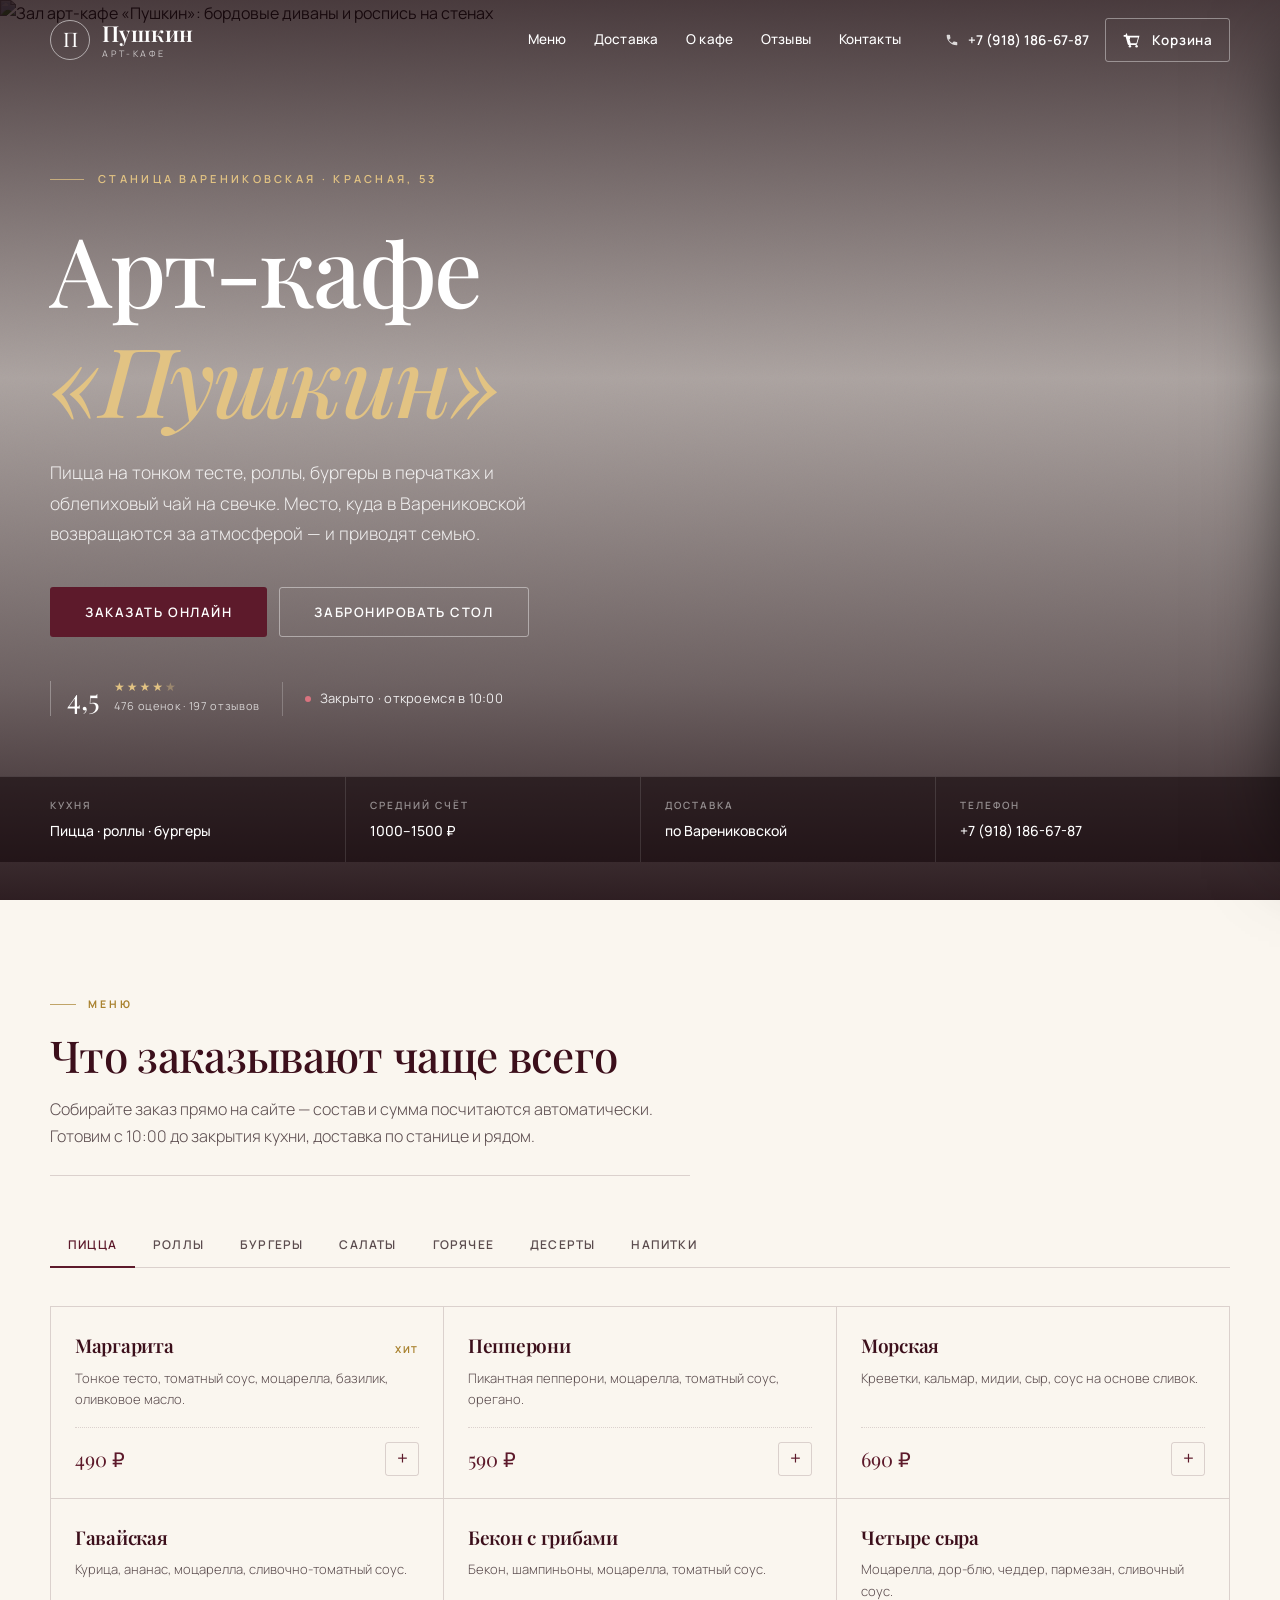
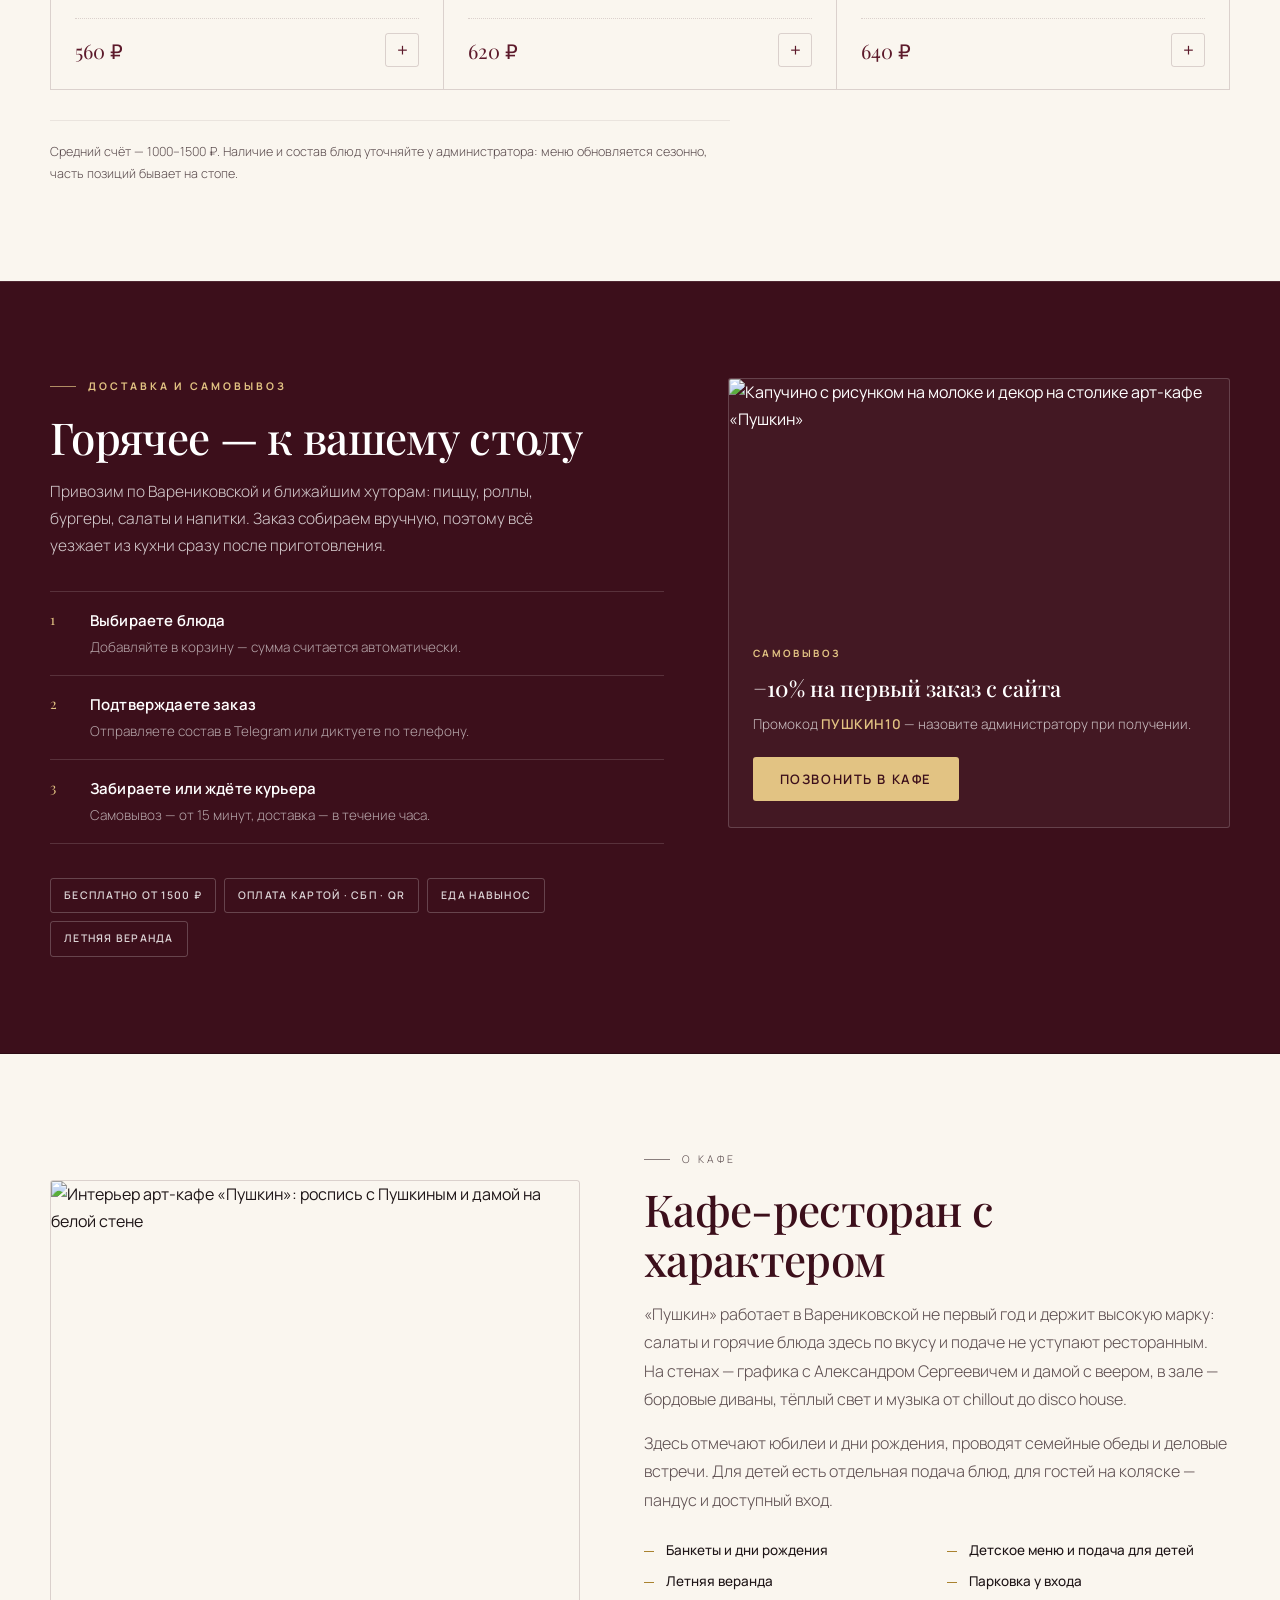
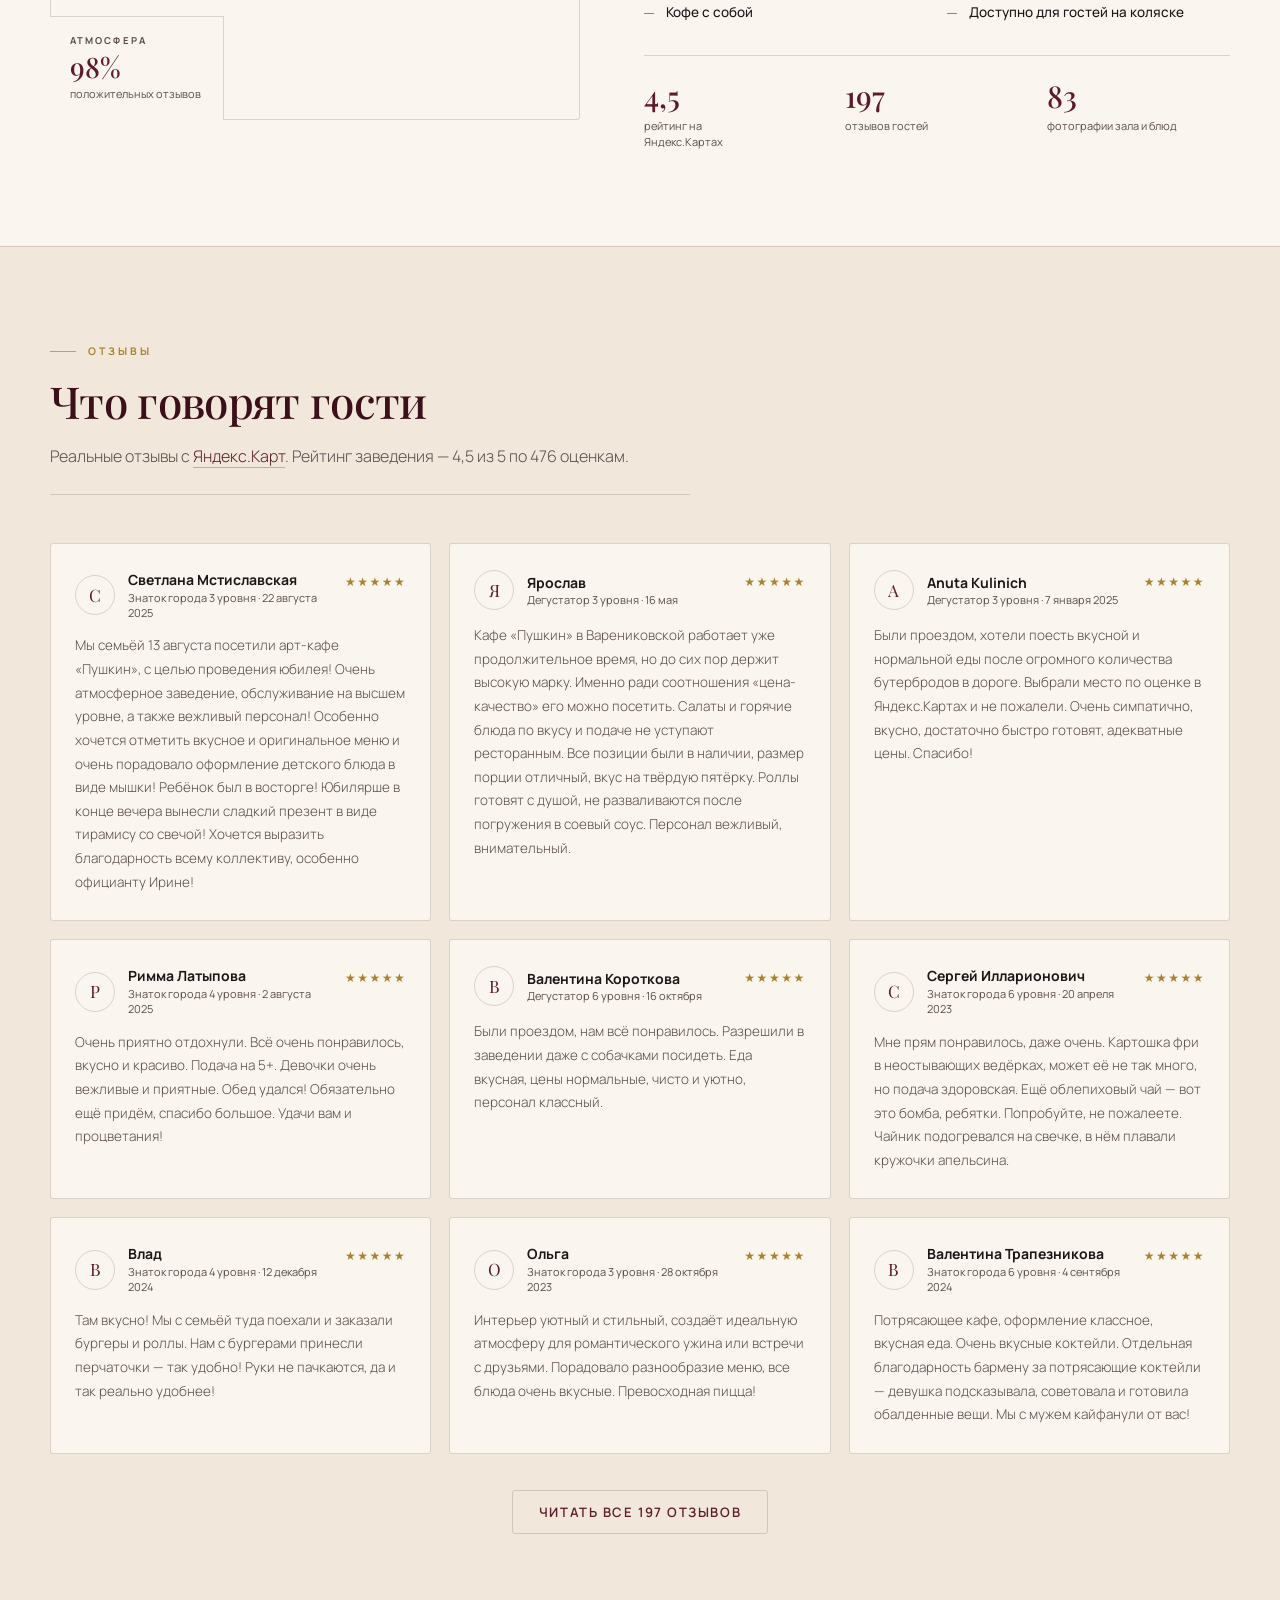
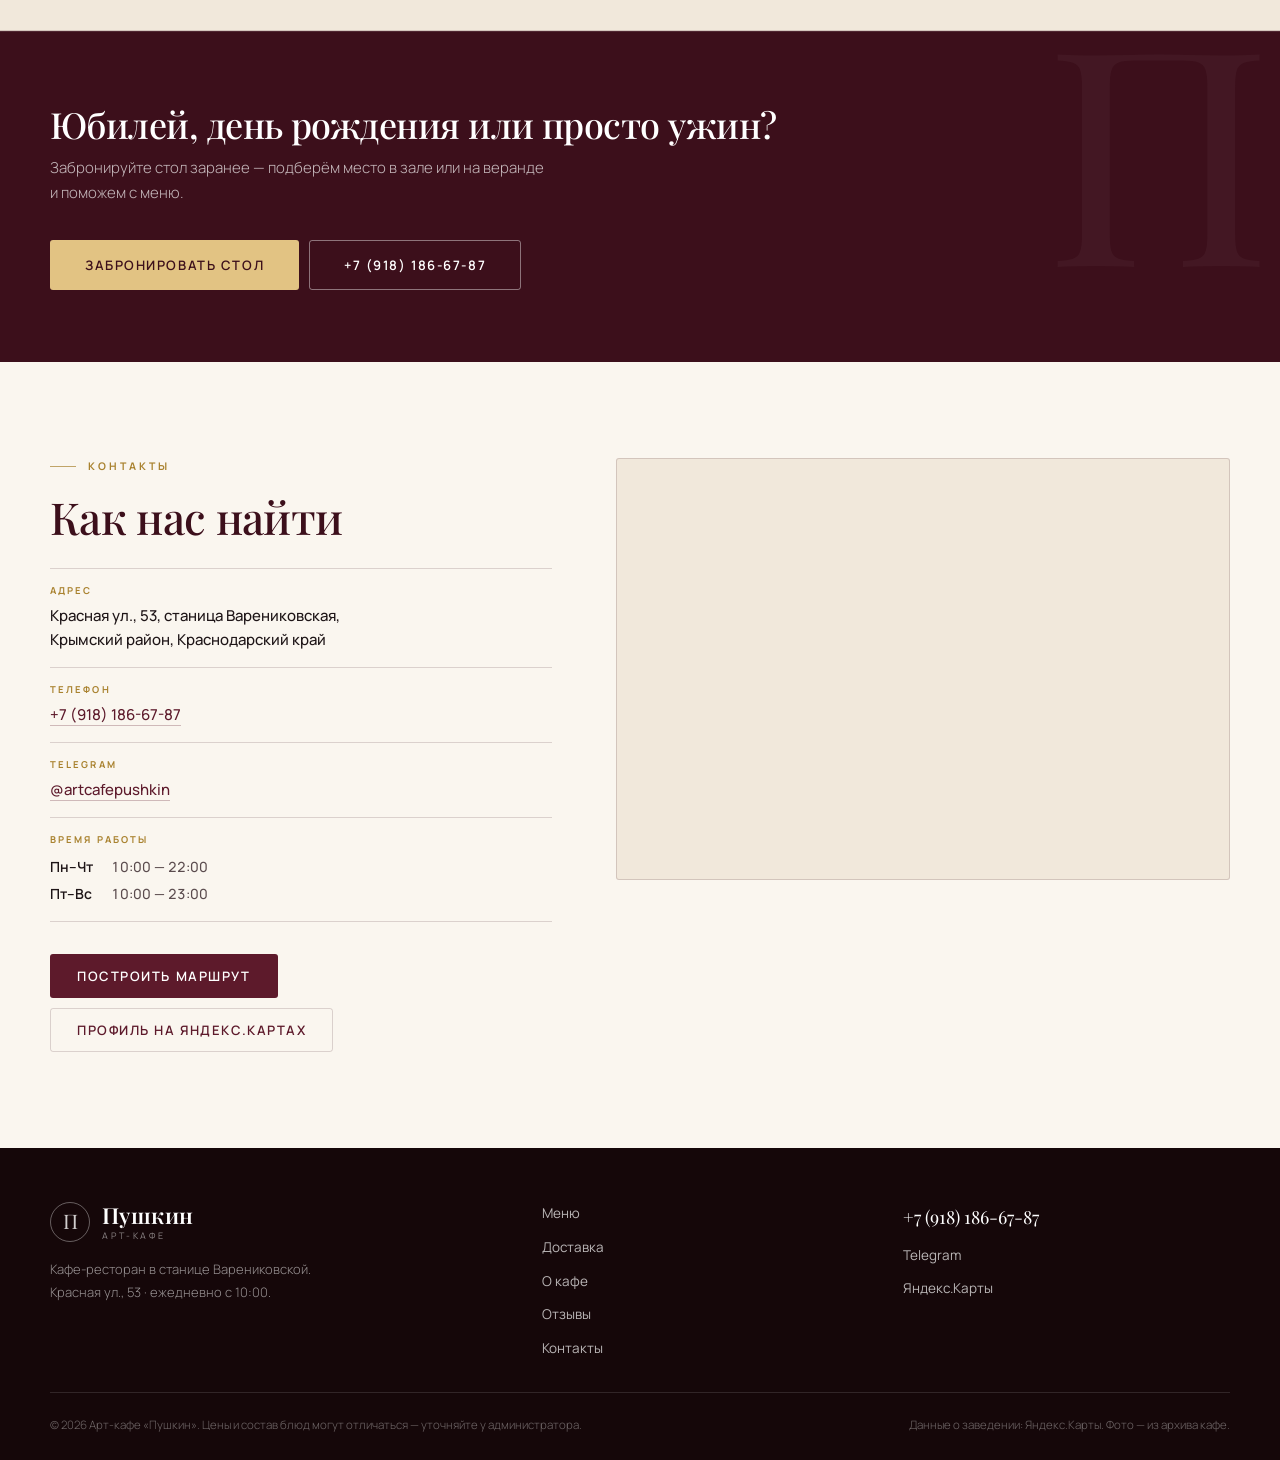
==== commit 1e4e50a3: "Add files via upload" ====
--- a/index.html
+++ b/index.html
@@ -1,16 +1,26 @@
 <!DOCTYPE html>
-<html lang="ru">
+<html lang="ru" class="no-js">
 <head>
 <meta charset="utf-8">
+<script>document.documentElement.classList.remove('no-js');</script>
 <meta name="viewport" content="width=device-width, initial-scale=1">
 <title>Арт-кафе «Пушкин» — Варениковская · доставка и бронирование столов</title>
 <meta name="description" content="Арт-кафе «Пушкин» в станице Варениковской: пицца, роллы, бургеры, домашние десерты и облепиховый чай. Рейтинг 4,5 на Яндекс.Картах. Онлайн-заказ, доставка и бронирование столов. Красная ул., 53 · +7 (918) 186-67-87">
 <meta name="theme-color" content="#5d1a2b">
+<meta property="og:type" content="website">
+<meta property="og:locale" content="ru_RU">
+<meta property="og:site_name" content="Арт-кафе «Пушкин»">
+<meta property="og:title" content="Арт-кафе «Пушкин» — Варениковская">
+<meta property="og:description" content="Пицца, роллы, бургеры и облепиховый чай. Онлайн-заказ, доставка по станице и бронирование столов. Красная ул., 53 · +7 (918) 186-67-87">
+<meta property="og:image" content="assets/hall.jpg">
+<meta name="twitter:card" content="summary_large_image">
 <link rel="icon" href="data:image/svg+xml,%3Csvg xmlns='http://www.w3.org/2000/svg' viewBox='0 0 64 64'%3E%3Crect width='64' height='64' rx='14' fill='%235d1a2b'/%3E%3Ctext x='32' y='45' font-family='Georgia,serif' font-size='38' fill='%23e8c877' text-anchor='middle'%3E%D0%9F%3C/text%3E%3C/svg%3E">
 <link rel="preconnect" href="https://fonts.googleapis.com">
+<link rel="preload" as="image" href="assets/hall.jpg" fetchpriority="high">
 <link rel="preconnect" href="https://fonts.gstatic.com" crossorigin>
 <link href="https://fonts.googleapis.com/css2?family=Playfair+Display:ital,wght@0,500;0,600;0,700;1,500&family=Manrope:wght@300;400;500;600;700&display=swap" rel="stylesheet">
 <link rel="stylesheet" href="styles.css">
+<noscript><style>.reveal{opacity:1;transform:none}</style></noscript>
 </head>
 <body>
 
@@ -51,7 +61,7 @@
 
 <section class="hero" id="top">
   <div class="hero__bg">
-    <img src="assets/hall.jpg" alt="Зал арт-кафе «Пушкин»: бордовые диваны и роспись на стенах" fetchpriority="high">
+    <img src="assets/hall.jpg" width="894" height="1280" alt="Зал арт-кафе «Пушкин»: бордовые диваны и роспись на стенах" fetchpriority="high">
   </div>
   <div class="hero__veil"></div>
 
@@ -148,7 +158,7 @@
     </div>
 
     <div class="delivery__card reveal">
-      <img src="assets/coffee.jpg" alt="Капучино с рисунком на молоке и декор на столике арт-кафе «Пушкин»" loading="lazy">
+      <img src="assets/coffee.jpg" width="375" height="500" alt="Капучино с рисунком на молоке и декор на столике арт-кафе «Пушкин»" loading="lazy">
       <div class="delivery__card-body">
         <p class="delivery__card-kicker">Самовывоз</p>
         <p class="delivery__card-title">−10% на первый заказ с сайта</p>
@@ -329,7 +339,7 @@
     <div class="drawer__body" id="cartBody"></div>
     <footer class="drawer__foot" id="cartFoot" hidden>
       <div class="drawer__row"><span>Блюда</span><b id="cartSubtotal">0 ₽</b></div>
-      <div class="drawer__row"><span>Доставка</span><b id="cartDelivery">—</b></div>
+      <div class="drawer__row"><span>Самовывоз</span><b id="cartDelivery">—</b></div>
       <div class="drawer__row drawer__row--total"><span>Итого</span><b id="cartTotal">0 ₽</b></div>
       <button class="btn btn--primary btn--block" id="checkoutBtn">Оформить заказ</button>
       <p class="drawer__hint">Заказ подтвердит администратор по телефону или в Telegram.</p>
